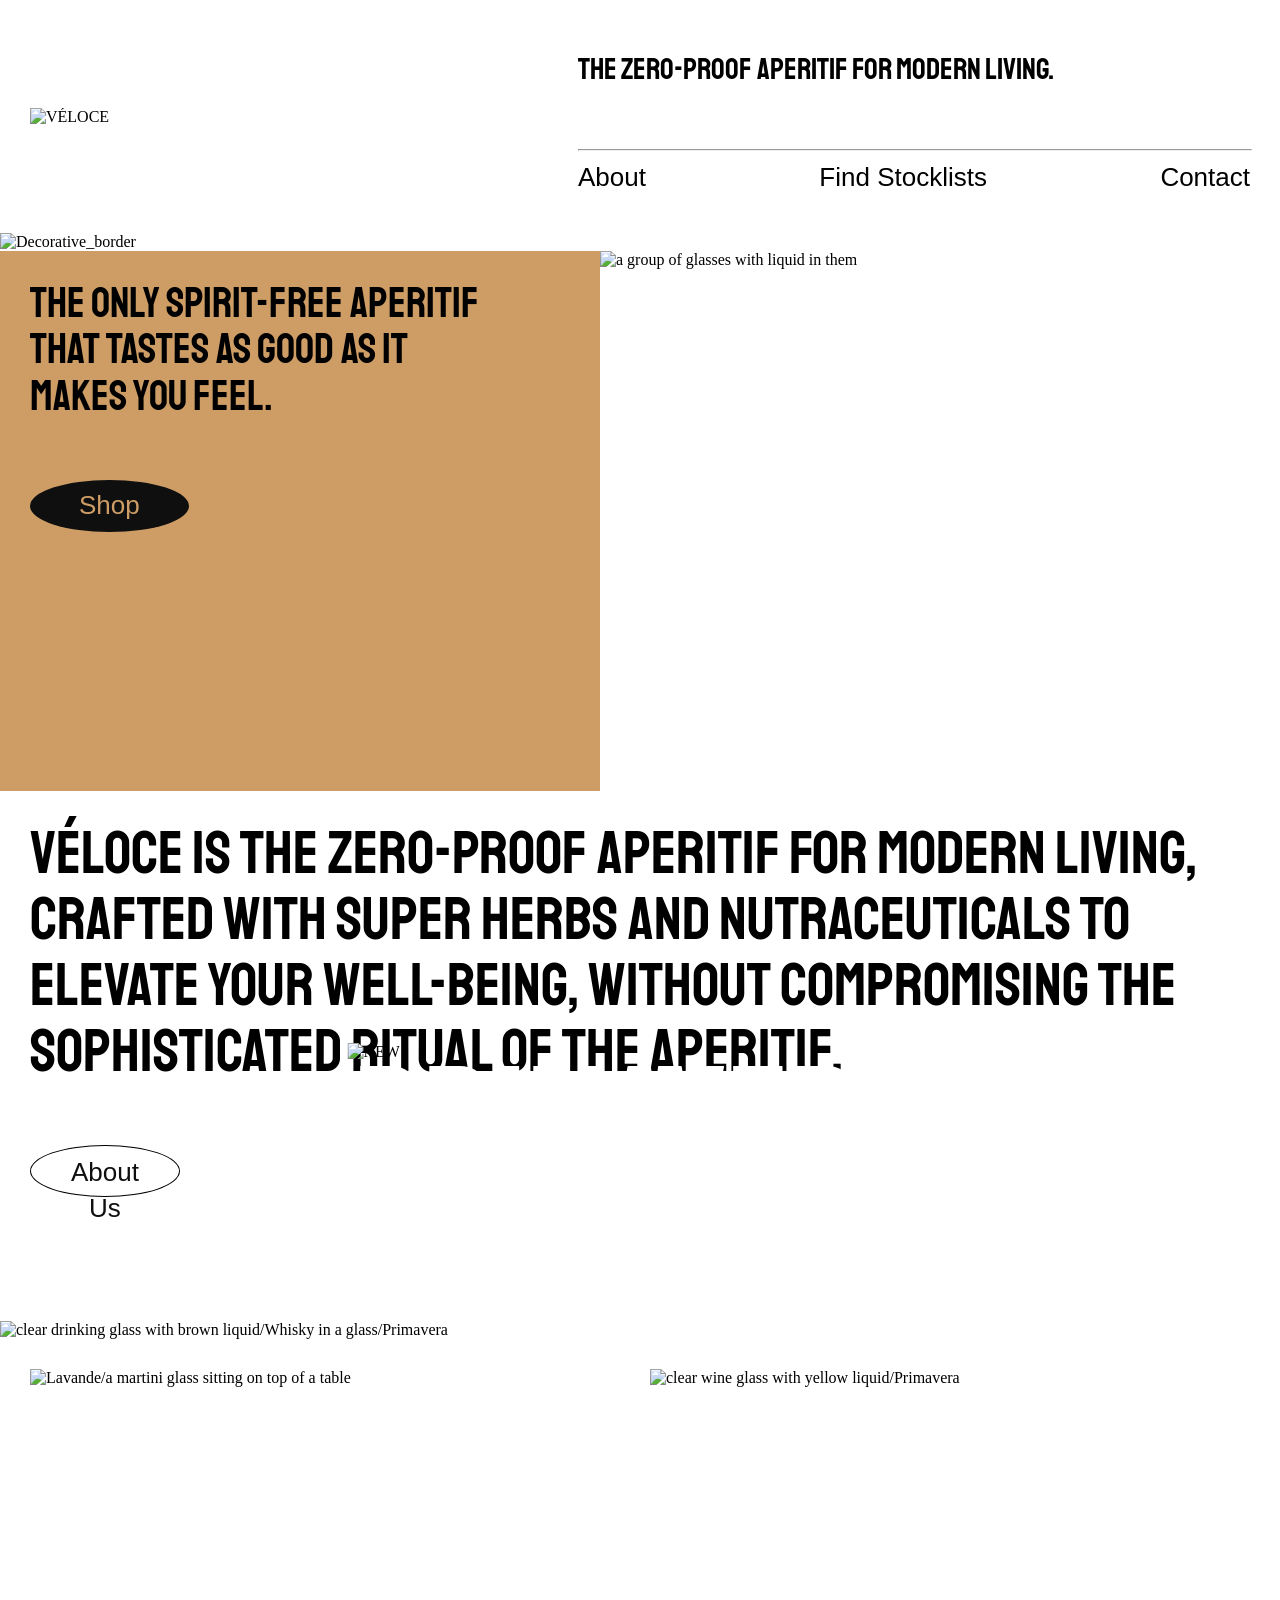
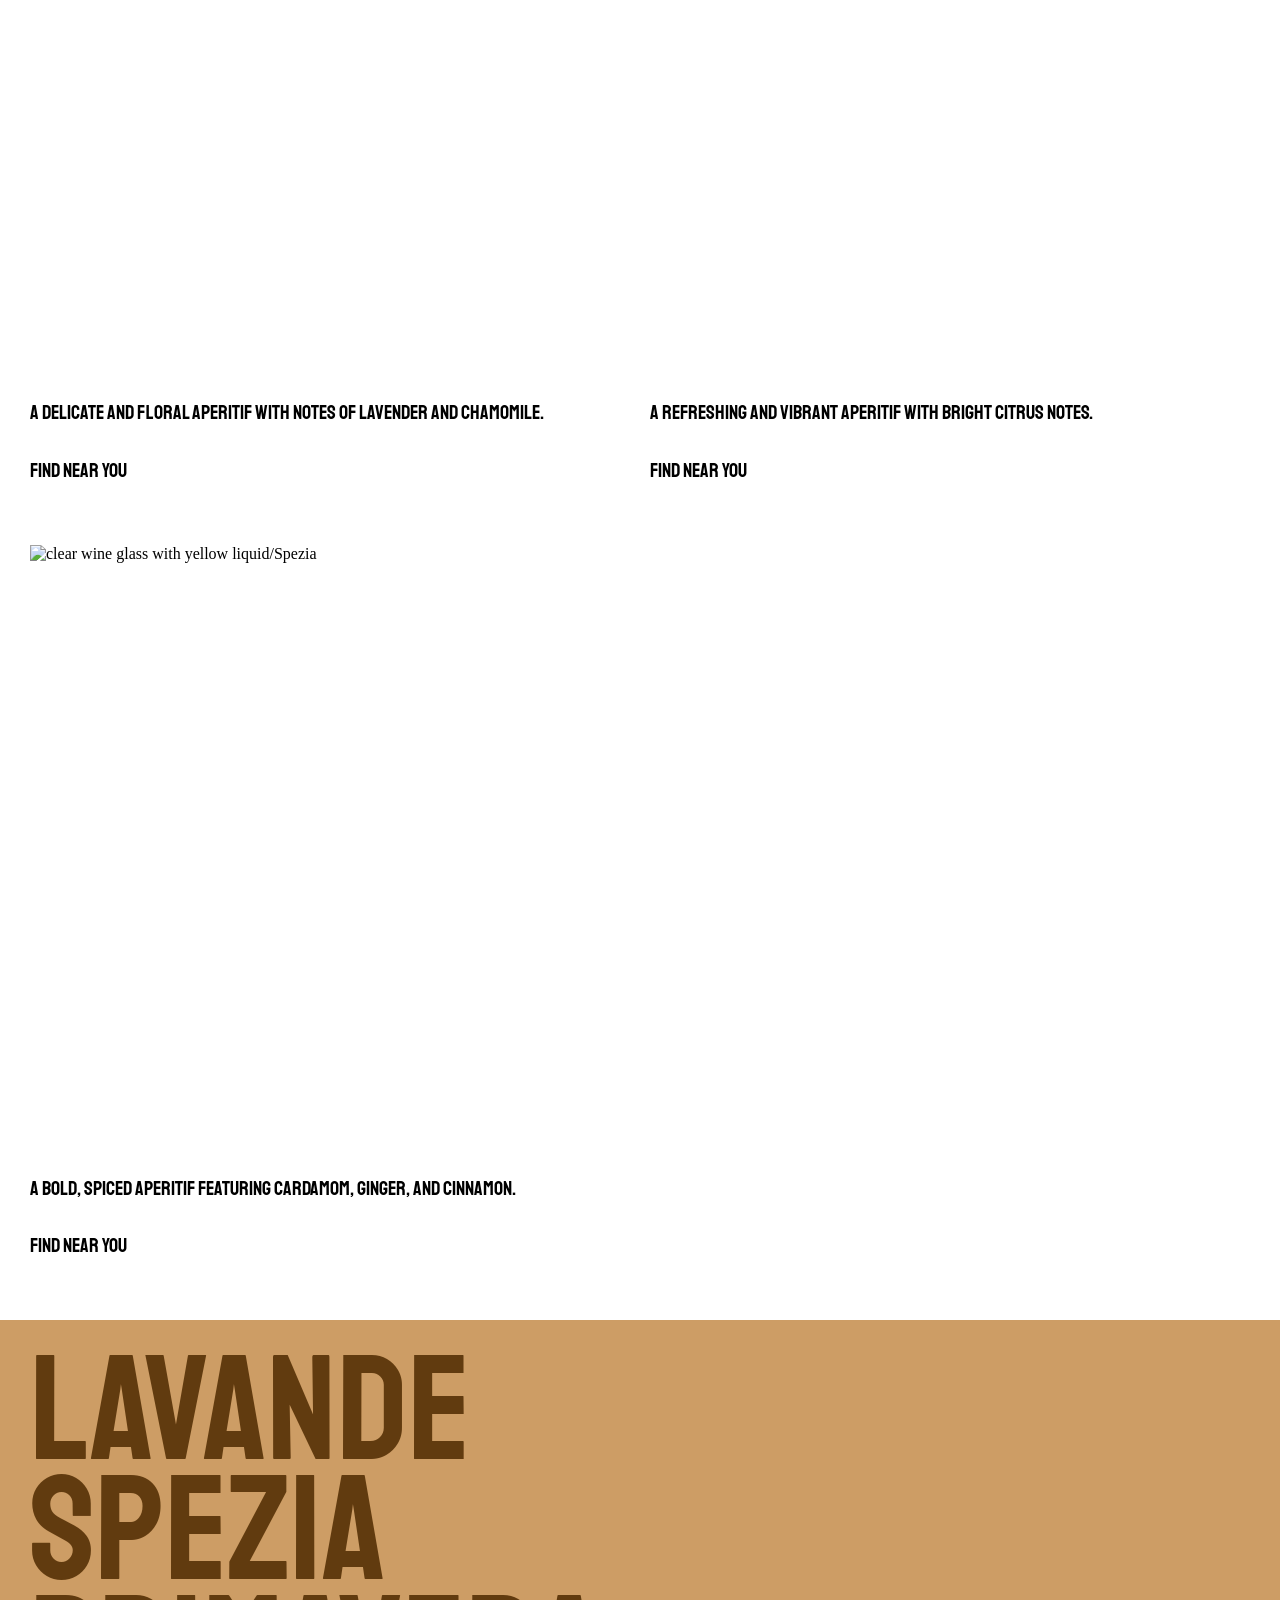
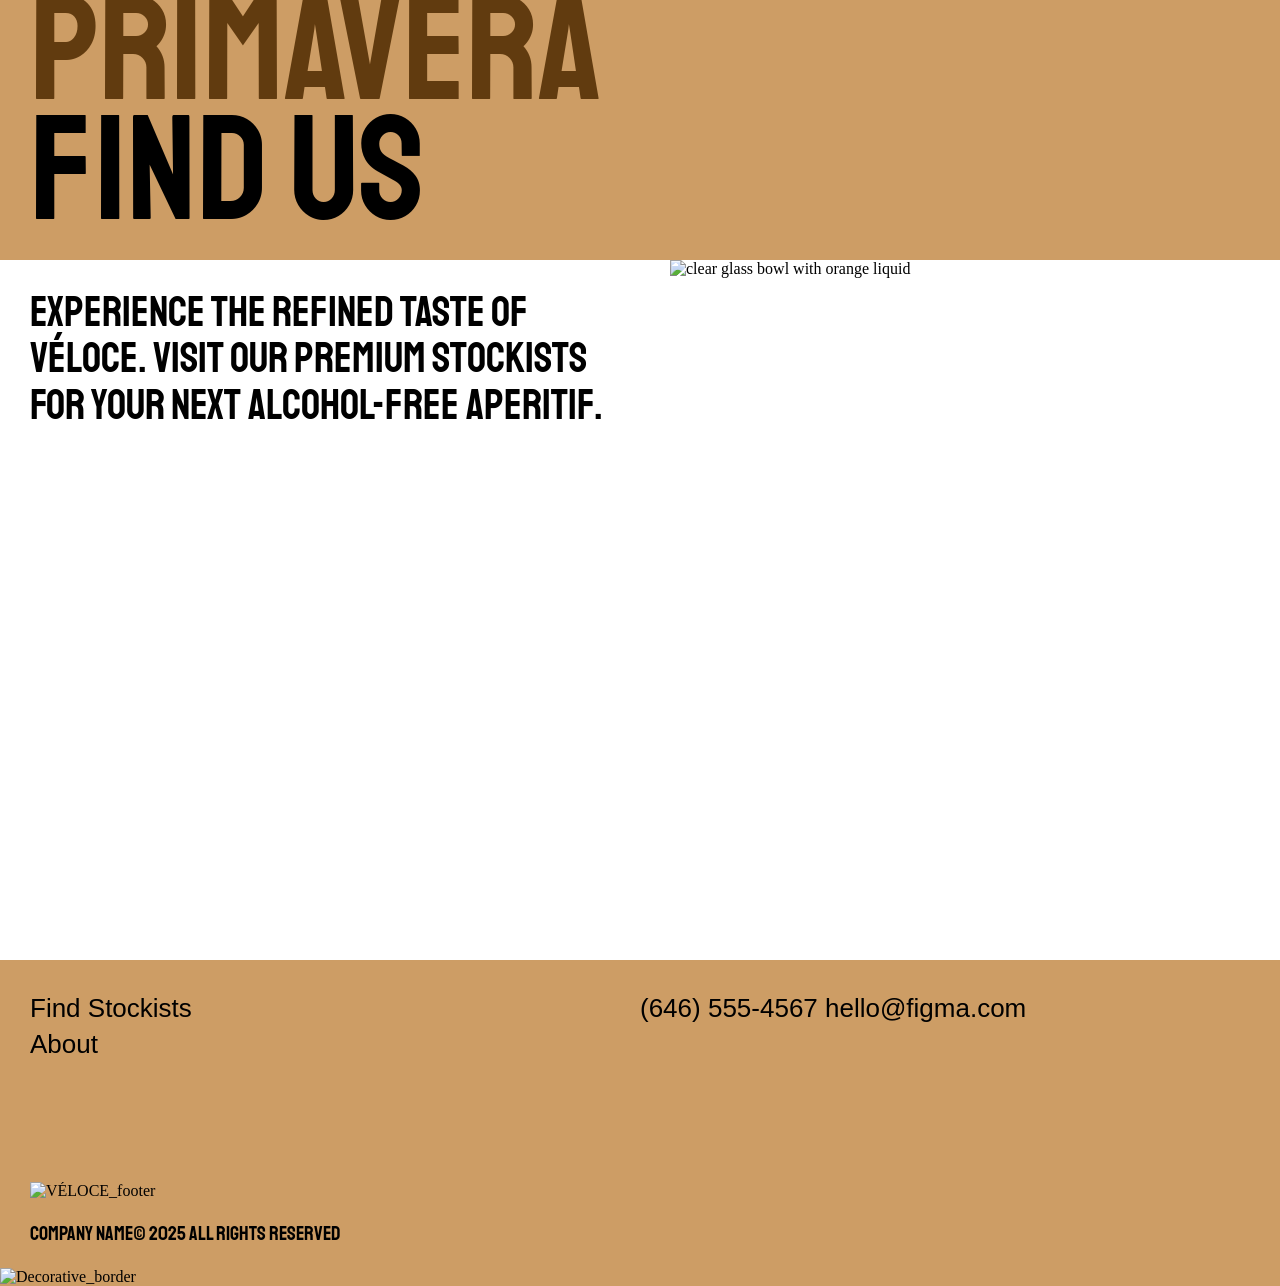
==== index.html @ 199c9666 "Fix link CSS" ====
<!DOCTYPE html>
<html lang="en">
<head>
    <meta charset="UTF-8">
    <meta name="viewport" content="width=device-width, initial-scale=1.0">
    <title>VÉLOCE</title>
    <link rel='stylesheet' href="../CSS_global/global.css">
    <link rel='stylesheet' href='./style.css'>
    <script src='./script.js'></script>
    <link rel="preconnect" href="https://fonts.googleapis.com">
    <link rel="preconnect" href="https://fonts.gstatic.com" crossorigin>
    <link href="https://fonts.googleapis.com/css2?family=Staatliches&display=swap" rel="stylesheet">
</head>
<body> 
    <nav id='nav_home'>
        <img src="./Logo/Nav/Wordmark.svg" alt='VÉLOCE' id="logo_home_desktop">
        <aside id='nav_home_aside'>
            <h4>The ZERO-PROOF aperitif for modern living.</h4>
            <hr>
            <div id="nav_home_button">
                <a href='./About/index.html' class="link">About</a>
                <p class="link">Find Stocklists</p>
                <a href='./Find_us/index.html' class="link">Contact</a>
            </div>
        </aside>
    </nav>
    <img src="./Image/Decorative border.svg" alt="Decorative_border" class='Decorative_border'>
    <main>
        <div id="homepage_intro">
            <div class='row_font'>
                <h3 class="box_homepage_left">The only SPIRIT-FREE aperitif <br>
                    that tastes as good as it <br>
                    makes you feel.</h3>
                <button class='link button_dark_color'>Shop now</button>
            </div>
            <img src='./Image/kelsey-curtis-z473Srrjkis-unsplash.jpg' alt='a group of glasses with liquid in them' class="image_homepage_right">
        </div>
        <div id="homepage_abtUs">
            <h2 class="box_homepage_abtUs">Véloce is the ZERO-PROOF aperitif for modern living, crafted with super herbs and nutraceuticals to elevate your well-being, without compromising the sophisticated ritual of the aperitif.</h2>
            <a href='./About/index.html'>
                <button class="link button_light_color">About Us</button>
            </a>
        </div>
        <div id='container_homepage_introWine'>
            <img src='./Image/maxim-hopman-NLCKduPjJqo-unsplash.jpg' alt='clear drinking glass with brown liquid/Whisky in a glass/Primavera' class='img_full_screen'>
            <div class='box_homepage_introWine'>
                <img src='./Image/Vector.svg' alt='NEW'>
                <h1>Primavera</h1>
                <h4>A bold, spiced aperitif featuring cardamom, ginger, and cinnamon.</h4>
            </div>
        </div>
        <div id="homepage_product_grid">
            <div class="homepage_product">
                <div class="img_font_homepage_product">
                    <img src='./Image/ambitious-studio-rick-barrett-CQ3_ZblAJdg-unsplash.jpg' alt='Lavande/a martini glass sitting on top of a table' class="img_homepage_product" >
                    <h3>Lavande</h3>
                </div>
                <div class='box_font_homepage_product'>
                    <p class="padding_bottom_homepage_product">A delicate and floral aperitif with notes of lavender and chamomile.</p>
                    <p>Find near you</p>
                </div>
            </div>
            <div class="homepage_product">
                <div class="img_font_homepage_product">
                    <img src='./Image/ambitious-studio-rick-barrett-Hw7hK-kYA-Q-unsplash.jpg' alt='clear wine glass with yellow liquid/Primavera' class="img_homepage_product">
                    <h3>Primavera</h3>
                </div>
                <div class='box_font_homepage_product'>
                    <p class="padding_bottom_homepage_product">A refreshing and vibrant aperitif with bright citrus notes.</p>
                    <p>Find near you</p>
                </div>
            </div>
            <div class="homepage_product">
                <div class="img_font_homepage_product">
                    <img src='./Image/ambitious-studio-rick-barrett-UyF3Tal_KXw-unsplash.jpg' alt='clear wine glass with yellow liquid/Spezia' class="img_homepage_product">
                    <h3>Spezia</h3>
                </div>
                <div class='box_font_homepage_product'>
                    <p class="padding_bottom_homepage_product">A bold, spiced aperitif featuring cardamom, ginger, and cinnamon.</p>
                    <p>Find near you</p>
                </div>
            </div>
        </div>
        <h1 class="cocktail">
            <span class="light_brown_cocktail">Lavande<br></span>
            <span class="light_brown_cocktail">Spezia<br></span>
            <span class="light_brown_cocktail">Primavera<br></span>
            <span class="black_cocktail">Find us<br></span>
        </h1>
        <div id='homepage_quote'>
            <h3>Experience the refined taste of Véloce. Visit our premium stockists for your next alcohol-free aperitif.</h3>
            <img src='./Image/matheus-frade-OJfH_H-DoDA-unsplash.jpg' alt='clear glass bowl with orange liquid'>
        </div>
    </main>
    <footer style="background-color: var(--lightBrown);">
        <div class="box_font_footer">
            <div class="box_font_left_footer">
                <p class="link">Find Stockists</p>
                <a href='./About/index.html' class="link">About</a>
            </div>
            <div class="box_font_right_footer">
                <a href="tel:(646) 555-4567" class="link">(646) 555-4567 </a>
                <a href="mailto: hello@figma.com" class="link">hello@figma.com</a>
            </div>
        </div>
        <img src="./Logo/Footer/Véloce.svg" alt='VÉLOCE_footer' id="logo_footer_desktop">
        <p>company name© 2025 All Rights Reserved</p>
        <img src='./Image/Decorative border.svg' alt="Decorative_border" class='Decorative_border'>
    </footer>
</body>
</html>
---- CSS_global/global.css ----
:root {
    --darkBrown: #613B0F;
    --blackButton: #0F0F0F;
    --white: #ffffff;
    --lightBrown: #CD9D65;
    --black: #000000;
}
body {
    margin: 0px;
    padding: 0px;
}
h1 {
    font-family: "Staatliches", sans-serif;
    font-weight: 400;
    font-size: 150px;
    font-style: normal;
    line-height: 80%;
    letter-spacing: 1%;
    padding: 0px;
    margin: 0px;
}
h2 {
    font-family: "Staatliches", sans-serif;
    font-weight: 400;
    font-size: 60px;
    font-style: normal;
    line-height: 110%;
    letter-spacing: 0%;
    padding: 0px;
    margin: 0px;
}
h3 {
    font-family: "Staatliches", sans-serif;
    font-weight: 400;
    font-size: 42px;
    font-style: normal;
    line-height: 110%;
    letter-spacing: 1%;
    padding: 0px;
    margin: 0px;
}
h4 {
    font-family: "Staatliches", sans-serif;
    font-weight: 400;
    font-size: 30px;
    font-style: normal;
    line-height: 130%;
    letter-spacing: 1%;
    padding: 0px;
    margin: 0px;
}
p {
    font-family: "Staatliches", sans-serif;
    font-weight: 400;
    font-size: 20px;
    font-style: normal;
    line-height: 139%;
    letter-spacing: 1%;
    padding: 0px;
    margin: 0px;
}
.link {
    font-family: "Jaro", sans-serif;
    font-optical-sizing: auto;
    font-weight: 400;
    font-size: 26px;
    font-style: normal;
    line-height: 139%;
    letter-spacing: -2%;
    text-decoration: none;
    color:black;
    padding: 0px;
    margin: 0px;
}
.caption {
    font-family: "Geist", sans-serif;
    font-optical-sizing: auto;
    font-size: 14px;
    font-style: bold;
    line-height: 110%;
    letter-spacing: -5%;
    padding: 0px;
    margin: 0px;
}
.caption_2 {
    font-family: "Staatliches", sans-serif;
    font-weight: 400;
    font-size: 28.8px;
    font-style: normal;
    line-height: 139%;
    letter-spacing: 1%;
    padding: 0px;
    margin: 0px;
}
.caption_3 {
    font-family: "Staatliches", sans-serif;
    font-weight: 400;
    font-size: 17.6px;
    font-style: normal;
    line-height: 139%;
    letter-spacing: 1%;
    padding: 0px;
    margin: 0px;
}
.caption_4 {
    font-family: "Geist", sans-serif;
    font-optical-sizing: auto;
    font-size: 27.5px;
    font-style: medium;
    line-height: 110%;
    letter-spacing: -5%;
    padding: 0px;
    margin: 0px;
}
.Decorative_border {
    width: 100%;
    margin: 0px;
    padding: 0px;
}
.img_full_screen {
    width: 100%;
    object-fit: cover;
}
.img_font_homepage_product {
    display: flex;
    position: relative; 
}
.img_homepage_product {
    object-fit: cover;
    width: 100%;
    aspect-ratio: 1 / 1 ;
}
div.img_font_homepage_product h3 {
   color: var(--white);
   position: absolute;
   top: 30px;
   left: 30px;
}
.box_font_homepage_product {
   padding: 30px 60px 0px 0px;
}
.padding_bottom_homepage_product {
    padding-bottom: 30px;
}
.light_brown_cocktail {
    color: var(--darkBrown);
}
footer {
    display: flex;
    flex-direction: column;
}
.box_font_footer {
    display: flex;
    flex-direction: row;
}
.box_font_left_footer {
    width: 50%;
    padding: 30px 0px 120px 30px;
}
.box_font_right_footer {
    width: 50%;
    padding: 30px 30px 120px 0px;
}
#logo_footer_desktop{
    width: 60%;
    height: auto;
}
footer img, footer p {
    padding-left: 30px;
    padding-bottom: 20px;
}
---- style.css ----
nav#nav_home {
    display: flex;
    margin: 30px;
    flex-direction: row;
    align-items:center;
}
img#logo_home_desktop {
    width: 40%;
    height: auto;
    padding-right: 30px;
}
aside#nav_home_aside {
    width: 40%;
    display: flex;
    flex-direction: column;
    justify-content: space-between;
    flex: 1;
    margin: 0px;
    padding-left: 30px;
}
nav#nav_home h4 {
    margin: 0px;
    padding-top: 20px;
}
nav#nav_home hr {
    width: 100%;
    margin: 60px 0px 0px 0px;
}
div#nav_home_button {
    display: flex;
    flex-direction: row;
    justify-content: space-between;
    padding: 8px 0px 8px 0px;
}
div#nav_home_button a, div#nav_home_button p {
    padding: 0px;
    margin: 0px;
}
#homepage_intro {
    display: flex;
    height: 540px;
}
div.row_font {
    width: 25%;
    display: flex;
    flex-direction: column;
    padding: 30px;
    margin: 0px;
    background-color: var(--lightBrown);
    width: 540px;
}
img.image_homepage_right{
    flex: 1;
    object-fit: cover;
}
.box_homepage_left {
    padding-bottom: 60px;
    margin: 0px;
}
.button_dark_color {
    width: 158.8px;
    height: 52.2px;
    border-radius: 50%;
    border: 0px;
    padding: 7.8px 26px 7.8px 26px;
    background-color: var(--blackButton);
    color: var(--lightBrown);
}
button.button_dark_color:hover {
    border: 1px solid var(--black);
    background-color: var(--lightBrown);
    color: var(--blackButton);
}
#homepage_abtUs {
    padding: 30px 30px 100px 30px;
    margin: 0px;
}
h2.box_homepage_abtUs {
    padding-bottom: 60px;
}
.button_light_color {
    width: 149.8px;
    height: 52.2px;
    border-radius: 50%;
    border: 1px solid var(--black);
    padding: 7.8px 26px 7.8px 26px;
    background-color: var(--white);
    color: var(--blackButton);
}
button.button_light_color:hover {
    border: 0px;
    background-color: var(--blackButton);
    color: var(--white);
}
#container_homepage_introWine {
    display: flex;
    flex-direction: column;
    position: relative;
}
.box_homepage_introWine {
    position: absolute;
    bottom: 80px;
    left: 50%;
    transform: translate(-50%);
    width: 585px;
}
h1, div.box_homepage_introWine h4 {
    color: var(--white);
    text-align: center;
}
#homepage_product_grid {
    margin: 0px;
    display: grid;
    grid-template-columns: 1fr 1fr;
    gap: 60px 20px;
    padding: 30px;
}
    
.homepage_product {
    display: flex;
    flex-direction: column;
}
.cocktail {
    background-color: var(--lightBrown);
    padding: 30px;
    margin-top: 30px;
    text-align: left;
}
.black_cocktail {
    color: var(--black);
}
#homepage_quote {
    display: flex;
}
div#homepage_quote h3 {
    width: 50%;
    padding: 30px;
    height: 640px;
}
div#homepage_quote img {
    width: 50%;
    height: 640px;
    aspect-ratio: 1 / 1 ;
    object-fit: cover;
}
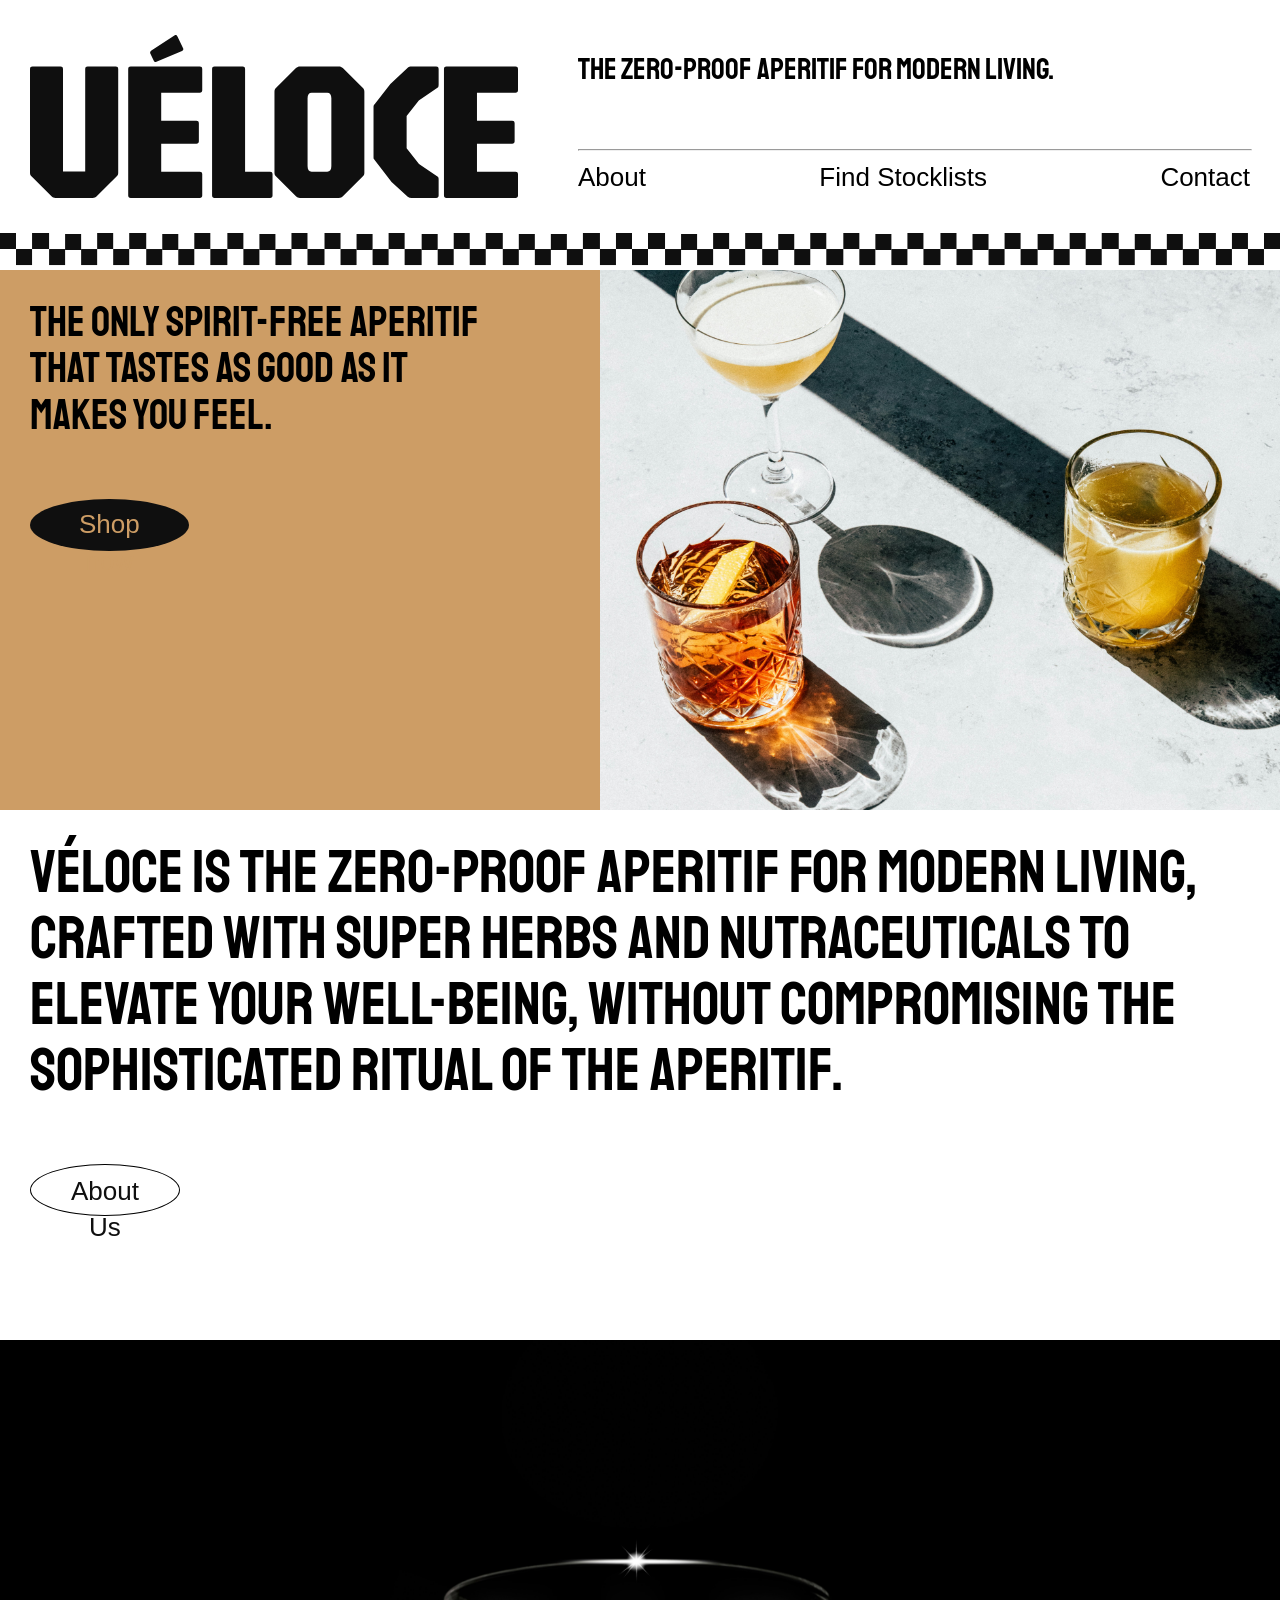
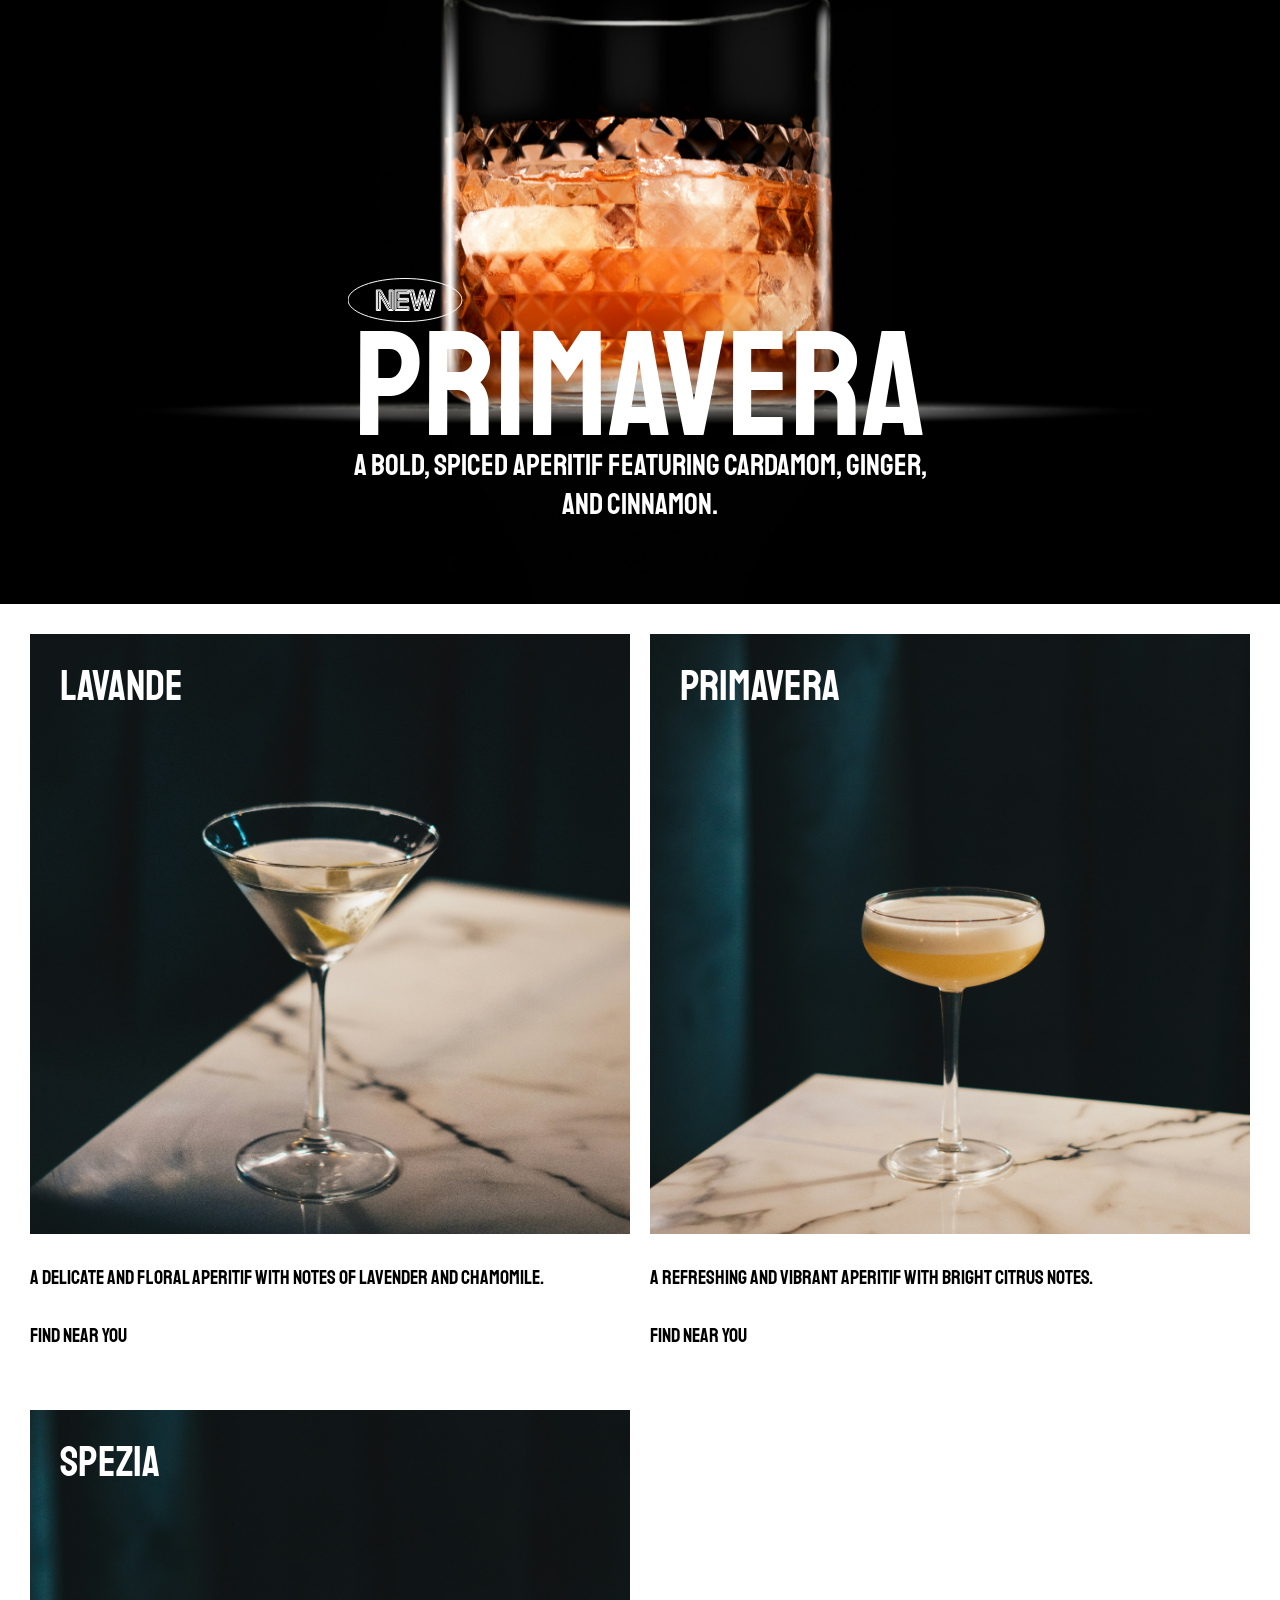
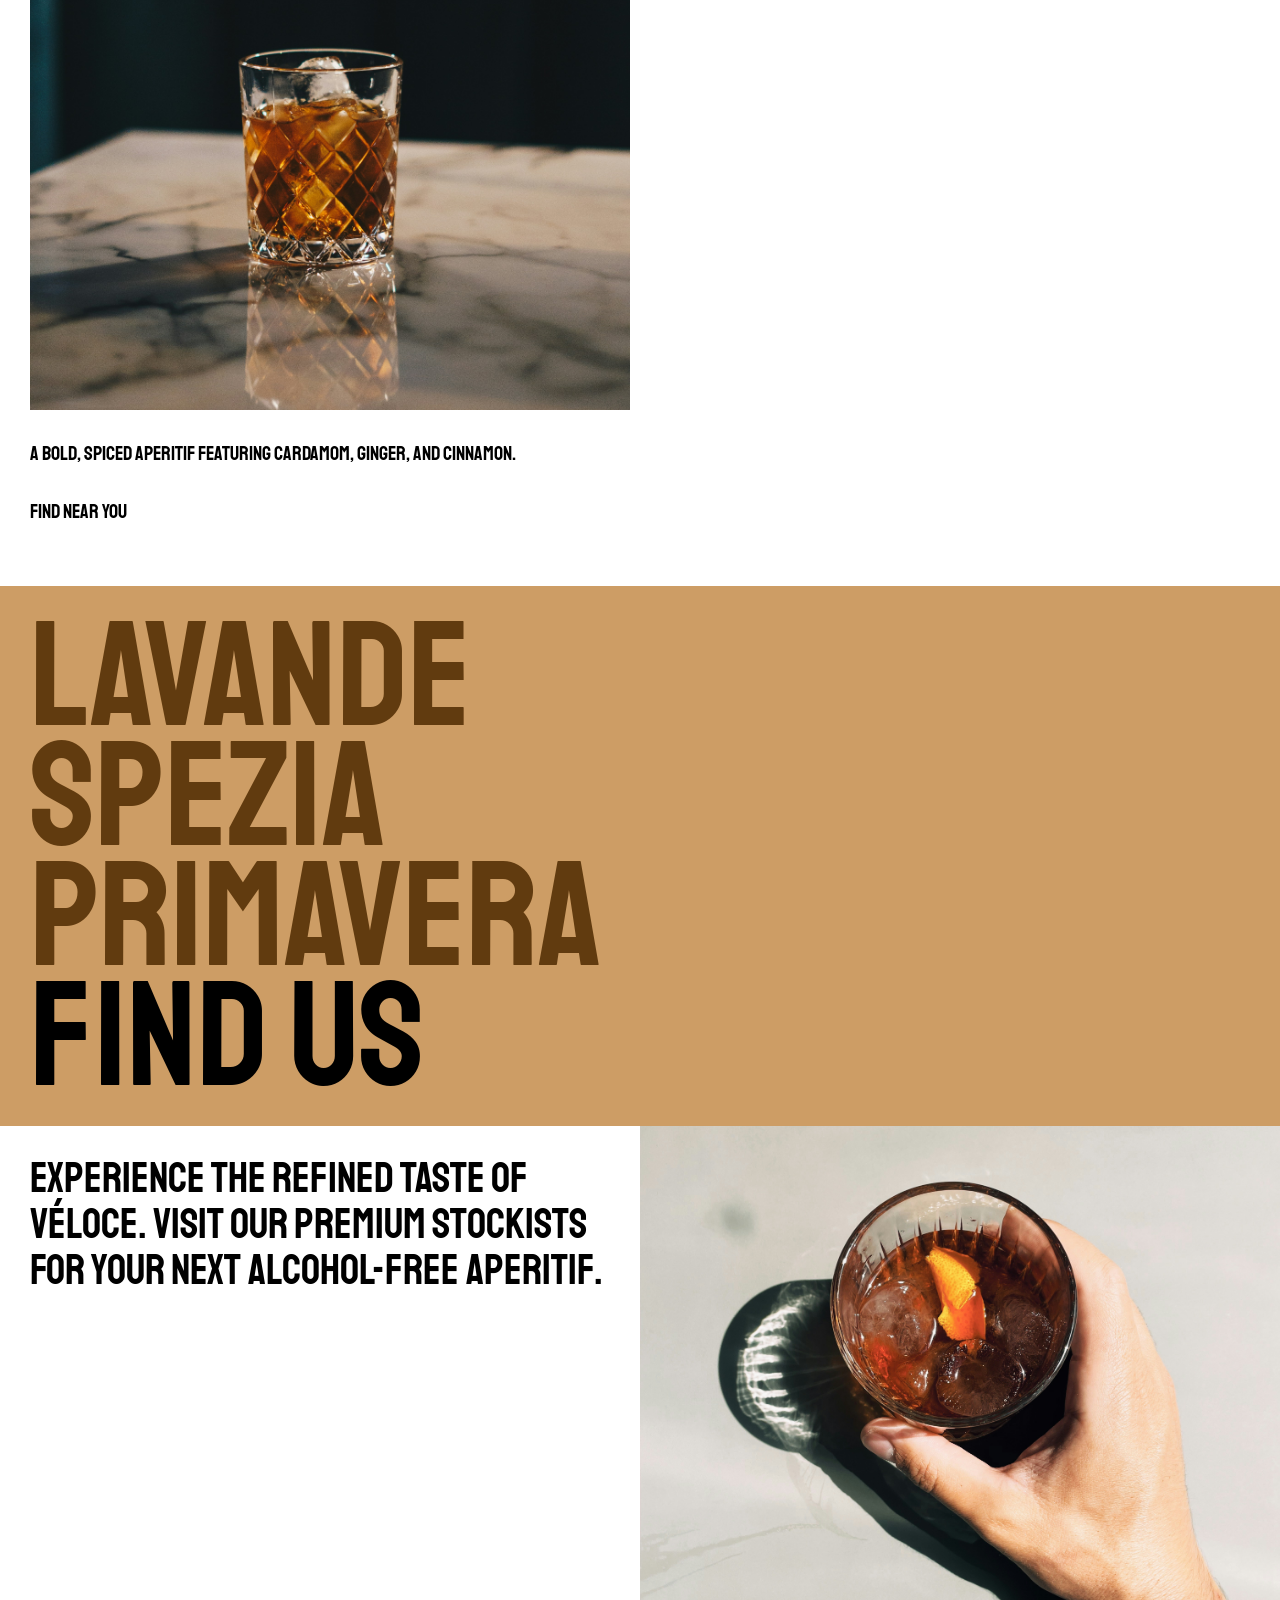
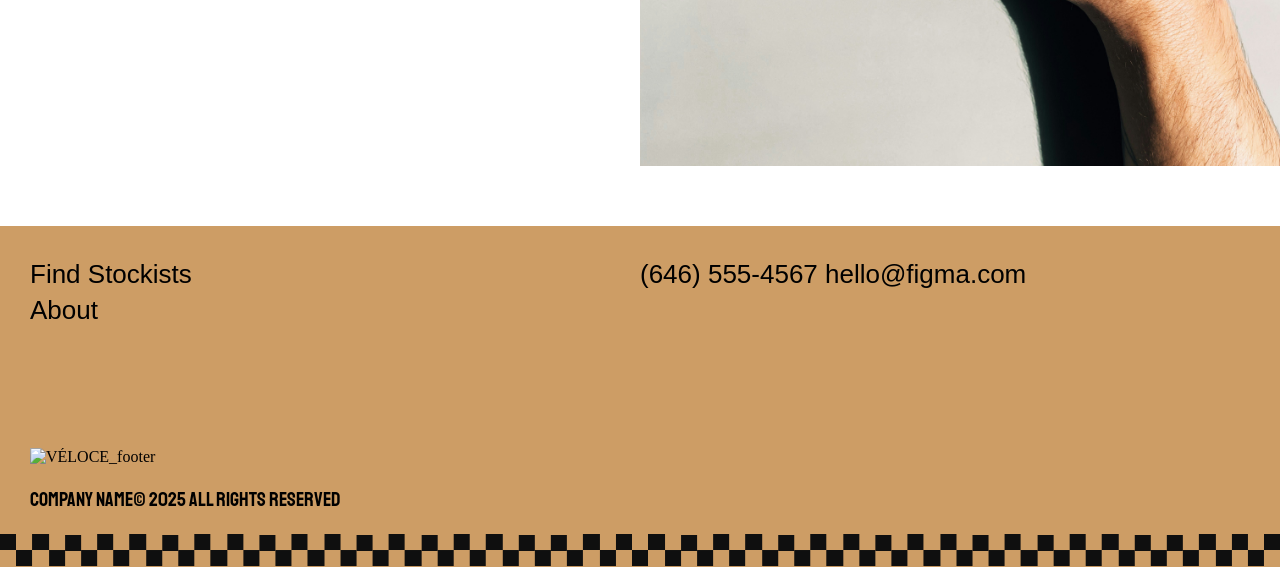
==== commit c4070ea9: "Correct src in img" ====
--- a/index.html
+++ b/index.html
@@ -4,7 +4,7 @@
     <meta charset="UTF-8">
     <meta name="viewport" content="width=device-width, initial-scale=1.0">
     <title>VÉLOCE</title>
-    <link rel='stylesheet' href="../CSS_global/global.css">
+    <link rel='stylesheet' href="./CSS_global/global.css">
     <link rel='stylesheet' href='./style.css'>
     <script src='./script.js'></script>
     <link rel="preconnect" href="https://fonts.googleapis.com">
@@ -13,7 +13,7 @@
 </head>
 <body> 
     <nav id='nav_home'>
-        <img src="./Logo/Nav/Wordmark.svg" alt='VÉLOCE' id="logo_home_desktop">
+        <img src="./Home/Logo/Nav/Wordmark.svg" alt='VÉLOCE' id="logo_home_desktop">
         <aside id='nav_home_aside'>
             <h4>The ZERO-PROOF aperitif for modern living.</h4>
             <hr>
@@ -24,7 +24,7 @@
             </div>
         </aside>
     </nav>
-    <img src="./Image/Decorative border.svg" alt="Decorative_border" class='Decorative_border'>
+    <img src="./Home/Image/Decorative border.svg" alt="Decorative_border" class='Decorative_border'>
     <main>
         <div id="homepage_intro">
             <div class='row_font'>
@@ -33,7 +33,7 @@
                     makes you feel.</h3>
                 <button class='link button_dark_color'>Shop now</button>
             </div>
-            <img src='./Image/kelsey-curtis-z473Srrjkis-unsplash.jpg' alt='a group of glasses with liquid in them' class="image_homepage_right">
+            <img src='./Home/Image/kelsey-curtis-z473Srrjkis-unsplash.jpg' alt='a group of glasses with liquid in them' class="image_homepage_right">
         </div>
         <div id="homepage_abtUs">
             <h2 class="box_homepage_abtUs">Véloce is the ZERO-PROOF aperitif for modern living, crafted with super herbs and nutraceuticals to elevate your well-being, without compromising the sophisticated ritual of the aperitif.</h2>
@@ -42,9 +42,9 @@
             </a>
         </div>
         <div id='container_homepage_introWine'>
-            <img src='./Image/maxim-hopman-NLCKduPjJqo-unsplash.jpg' alt='clear drinking glass with brown liquid/Whisky in a glass/Primavera' class='img_full_screen'>
+            <img src='./Home/Image/maxim-hopman-NLCKduPjJqo-unsplash.jpg' alt='clear drinking glass with brown liquid/Whisky in a glass/Primavera' class='img_full_screen'>
             <div class='box_homepage_introWine'>
-                <img src='./Image/Vector.svg' alt='NEW'>
+                <img src='./Home/Image/Vector.svg' alt='NEW'>
                 <h1>Primavera</h1>
                 <h4>A bold, spiced aperitif featuring cardamom, ginger, and cinnamon.</h4>
             </div>
@@ -52,7 +52,7 @@
         <div id="homepage_product_grid">
             <div class="homepage_product">
                 <div class="img_font_homepage_product">
-                    <img src='./Image/ambitious-studio-rick-barrett-CQ3_ZblAJdg-unsplash.jpg' alt='Lavande/a martini glass sitting on top of a table' class="img_homepage_product" >
+                    <img src='./Home/Image/ambitious-studio-rick-barrett-CQ3_ZblAJdg-unsplash.jpg' alt='Lavande/a martini glass sitting on top of a table' class="img_homepage_product" >
                     <h3>Lavande</h3>
                 </div>
                 <div class='box_font_homepage_product'>
@@ -62,7 +62,7 @@
             </div>
             <div class="homepage_product">
                 <div class="img_font_homepage_product">
-                    <img src='./Image/ambitious-studio-rick-barrett-Hw7hK-kYA-Q-unsplash.jpg' alt='clear wine glass with yellow liquid/Primavera' class="img_homepage_product">
+                    <img src='./Home/Image/ambitious-studio-rick-barrett-Hw7hK-kYA-Q-unsplash.jpg' alt='clear wine glass with yellow liquid/Primavera' class="img_homepage_product">
                     <h3>Primavera</h3>
                 </div>
                 <div class='box_font_homepage_product'>
@@ -72,7 +72,7 @@
             </div>
             <div class="homepage_product">
                 <div class="img_font_homepage_product">
-                    <img src='./Image/ambitious-studio-rick-barrett-UyF3Tal_KXw-unsplash.jpg' alt='clear wine glass with yellow liquid/Spezia' class="img_homepage_product">
+                    <img src='./Home/Image/ambitious-studio-rick-barrett-UyF3Tal_KXw-unsplash.jpg' alt='clear wine glass with yellow liquid/Spezia' class="img_homepage_product">
                     <h3>Spezia</h3>
                 </div>
                 <div class='box_font_homepage_product'>
@@ -89,7 +89,7 @@
         </h1>
         <div id='homepage_quote'>
             <h3>Experience the refined taste of Véloce. Visit our premium stockists for your next alcohol-free aperitif.</h3>
-            <img src='./Image/matheus-frade-OJfH_H-DoDA-unsplash.jpg' alt='clear glass bowl with orange liquid'>
+            <img src='./Home/Image/matheus-frade-OJfH_H-DoDA-unsplash.jpg' alt='clear glass bowl with orange liquid'>
         </div>
     </main>
     <footer style="background-color: var(--lightBrown);">
@@ -103,9 +103,9 @@
                 <a href="mailto: hello@figma.com" class="link">hello@figma.com</a>
             </div>
         </div>
-        <img src="./Logo/Footer/Véloce.svg" alt='VÉLOCE_footer' id="logo_footer_desktop">
+        <img src="./Home/Logo/Footer/Véloce.svg" alt='VÉLOCE_footer' id="logo_footer_desktop">
         <p>company name© 2025 All Rights Reserved</p>
-        <img src='./Image/Decorative border.svg' alt="Decorative_border" class='Decorative_border'>
+        <img src='./Home/Image/Decorative border.svg' alt="Decorative_border" class='Decorative_border'>
     </footer>
 </body>
 </html>
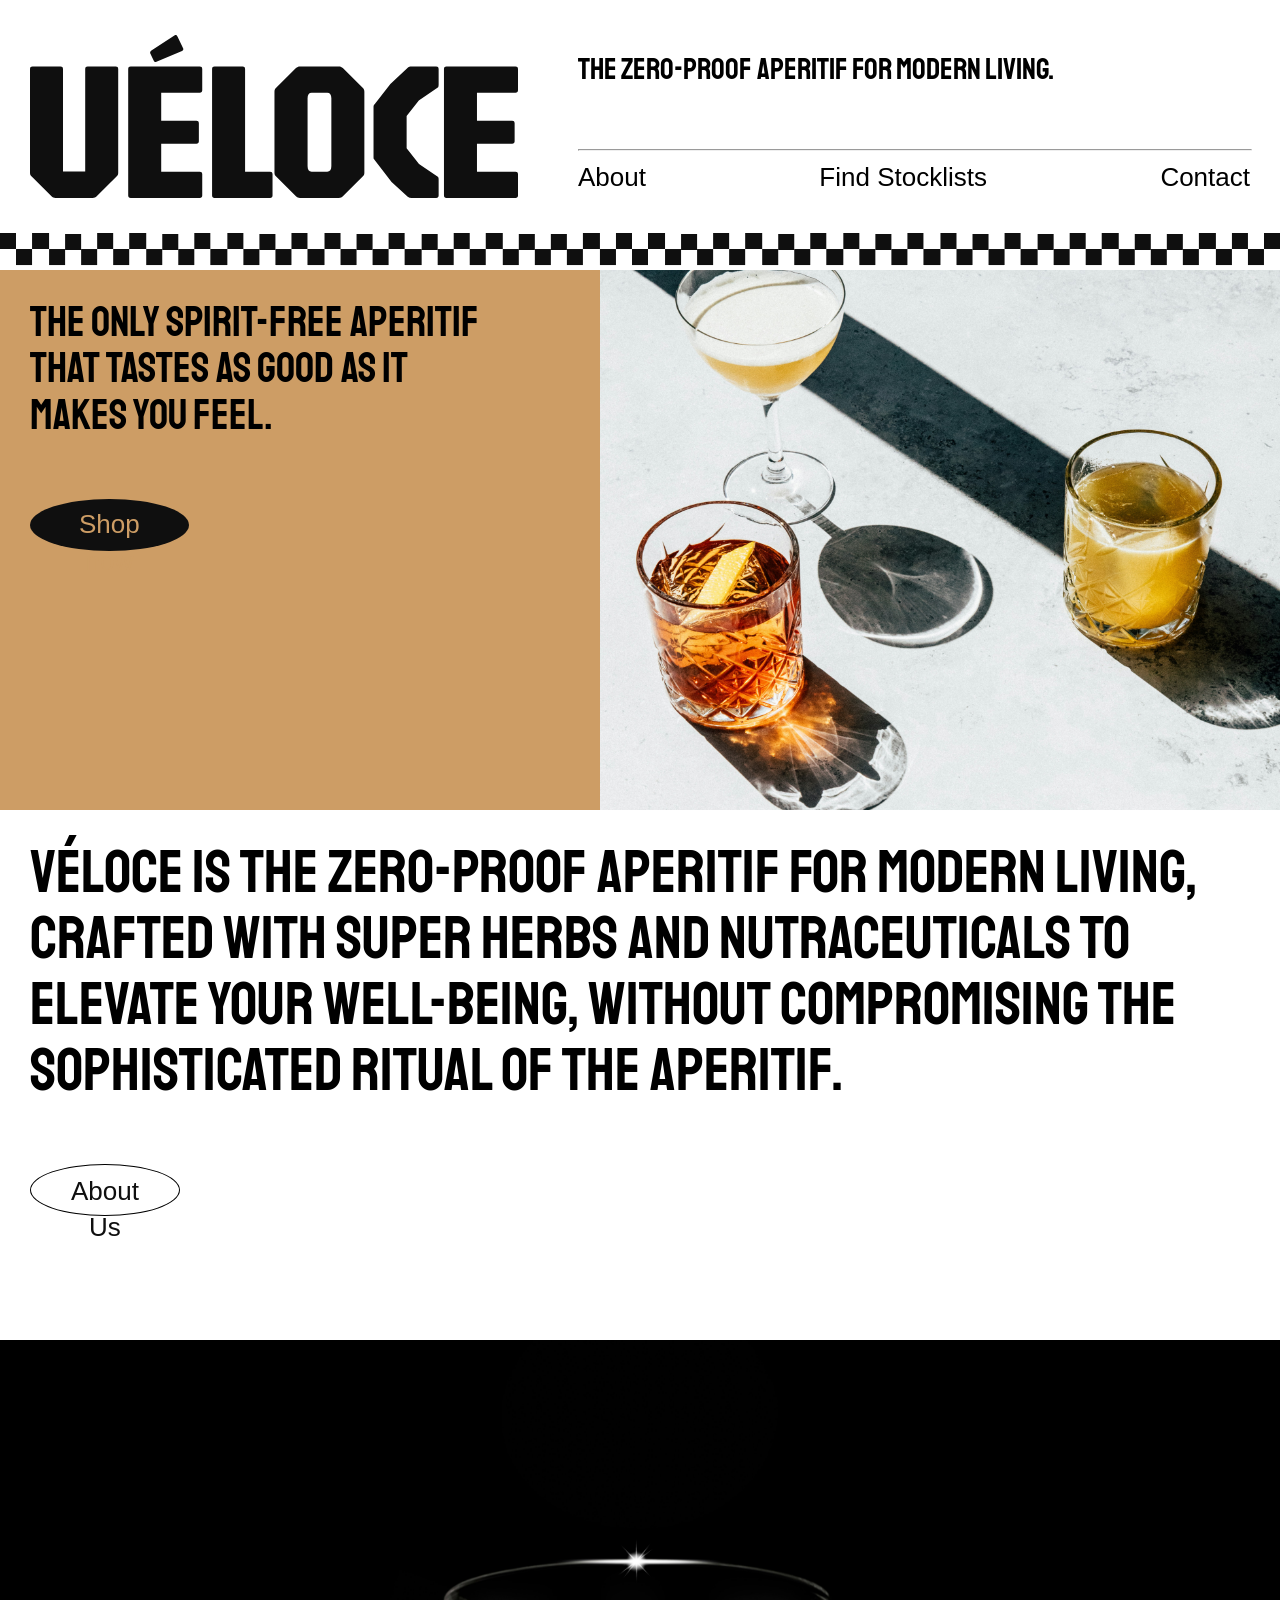
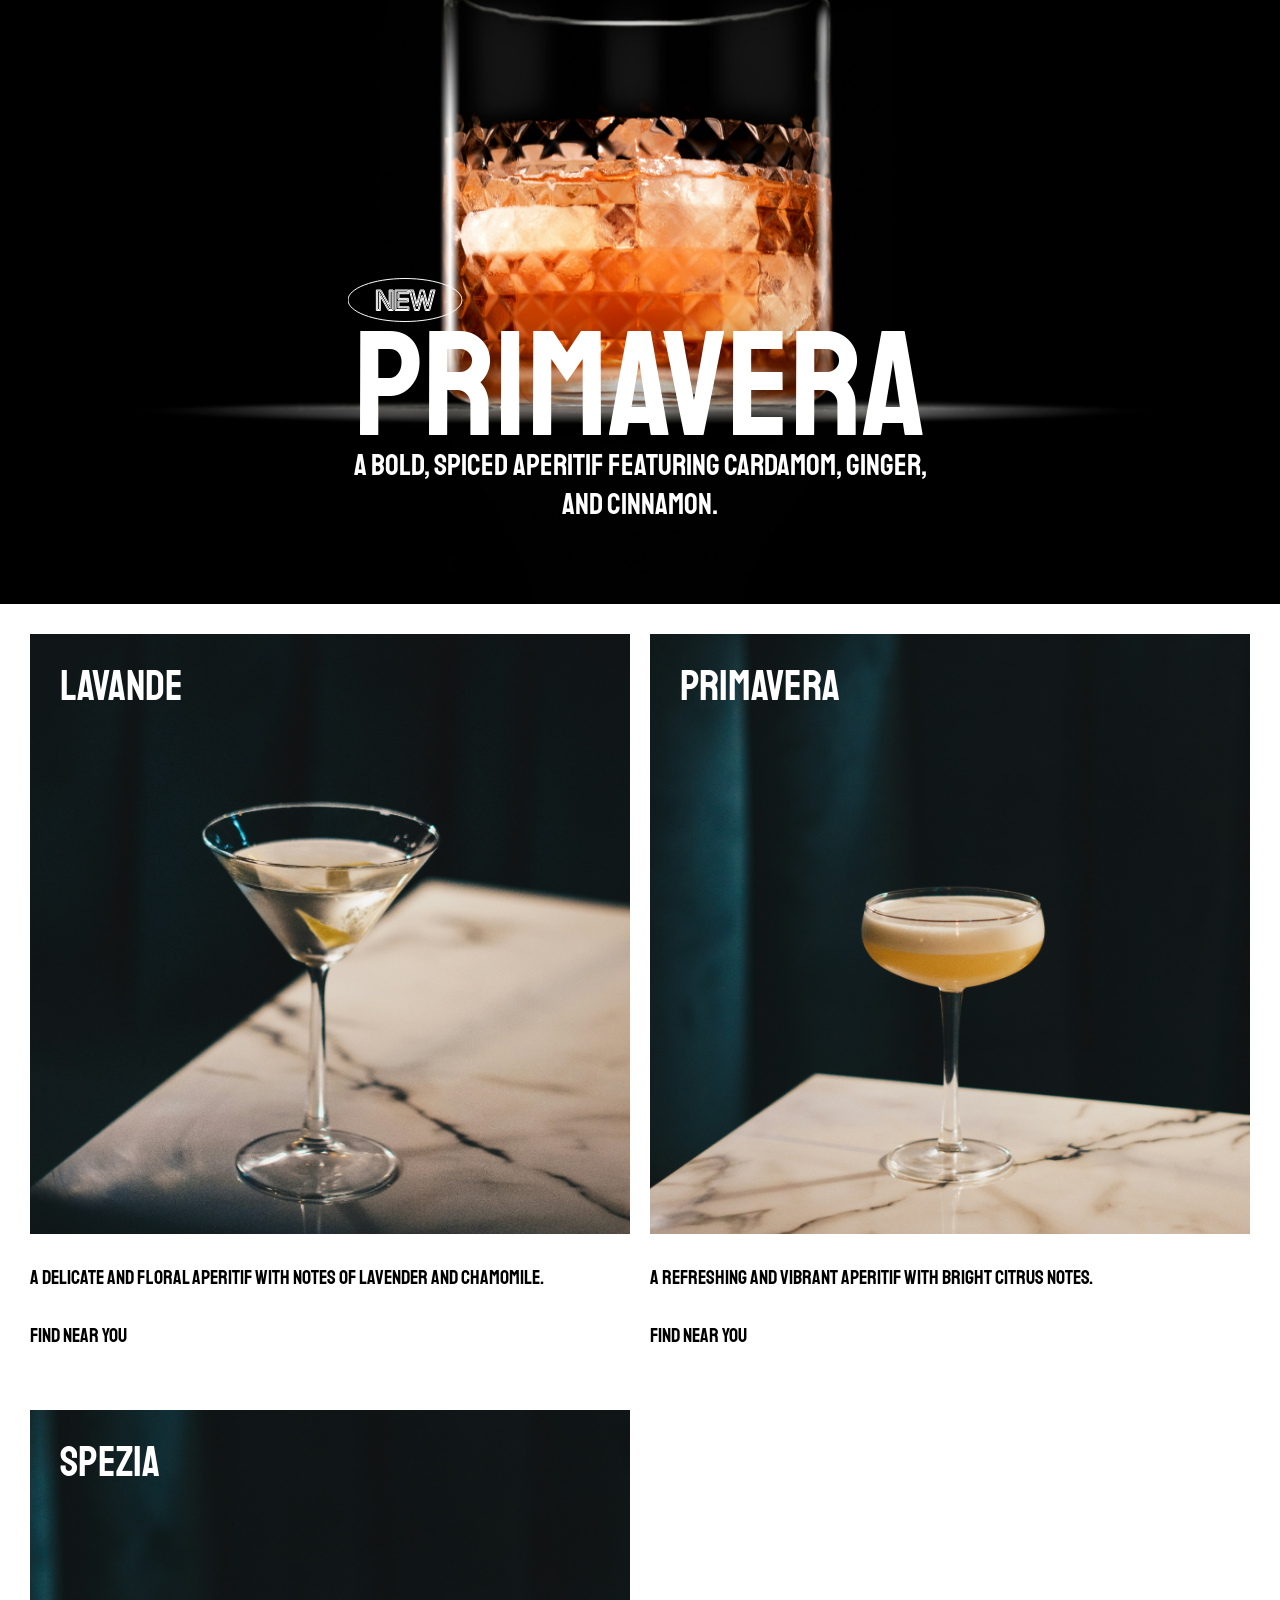
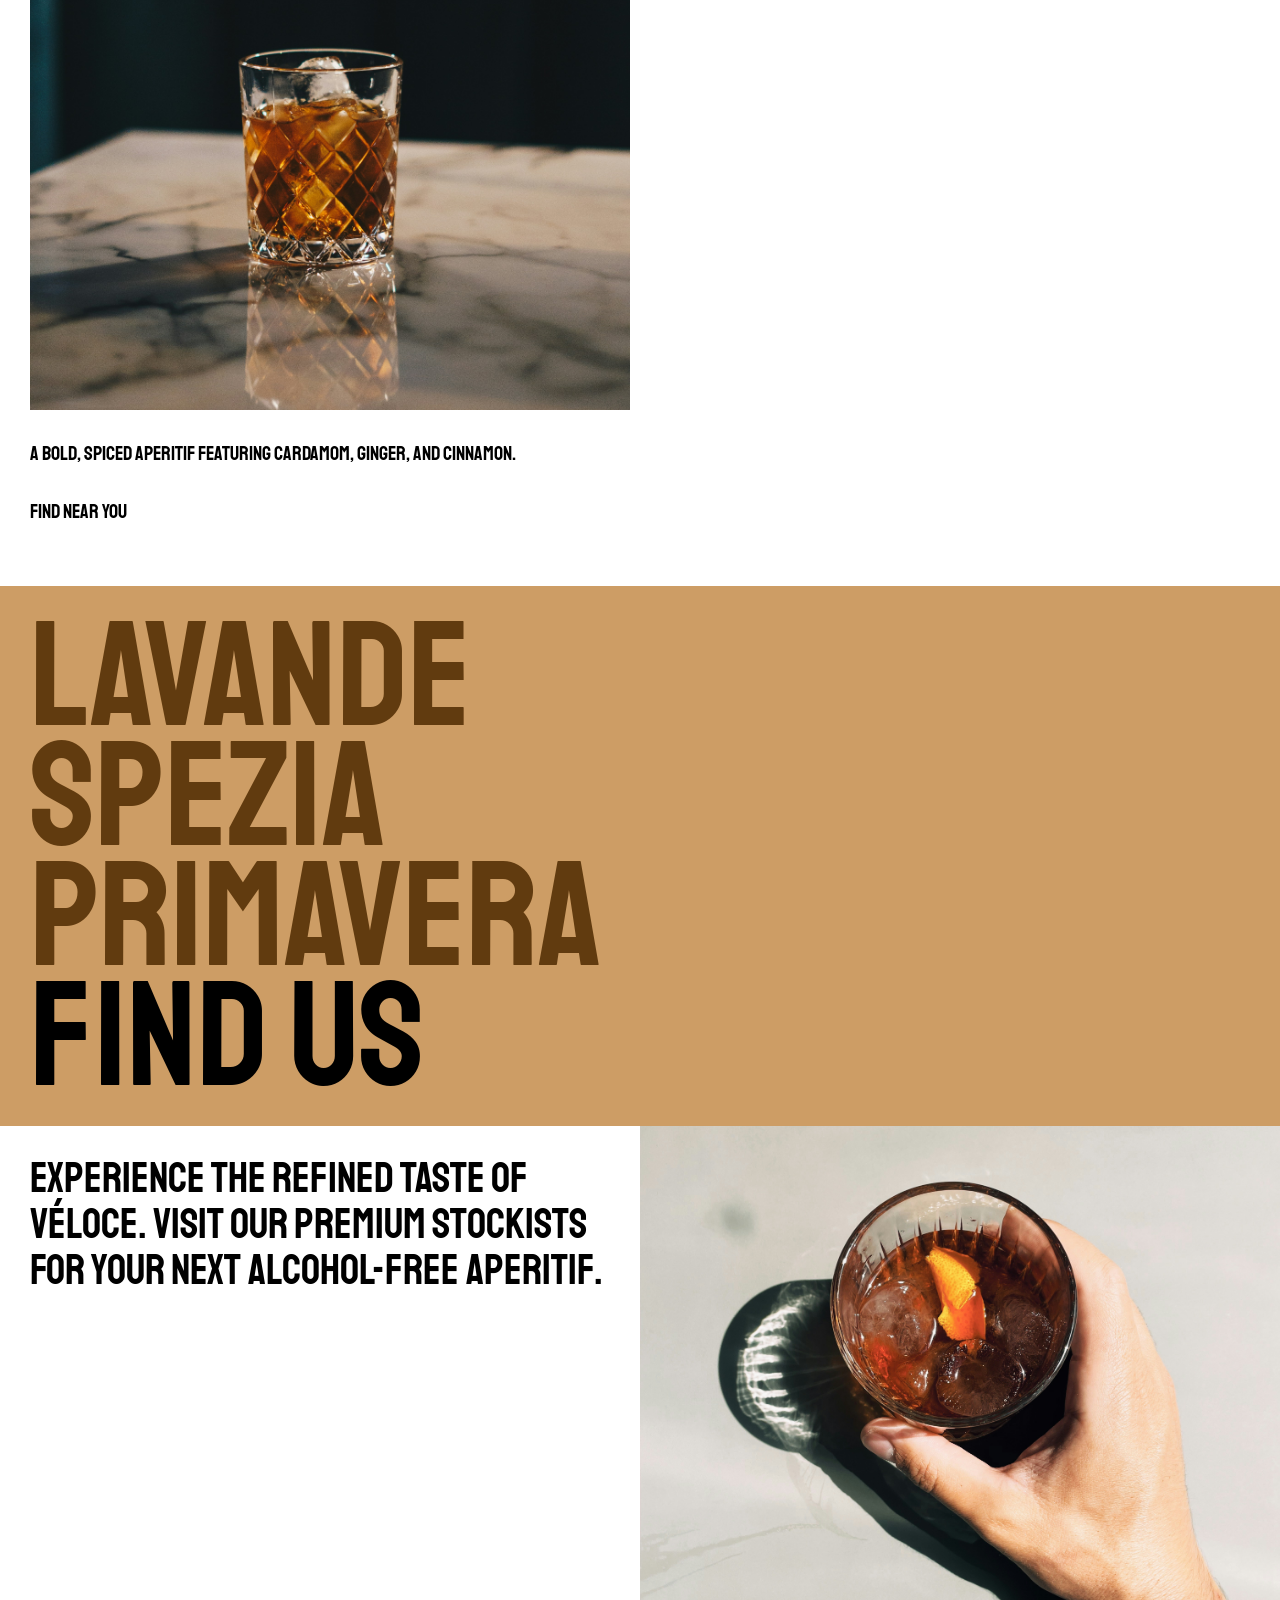
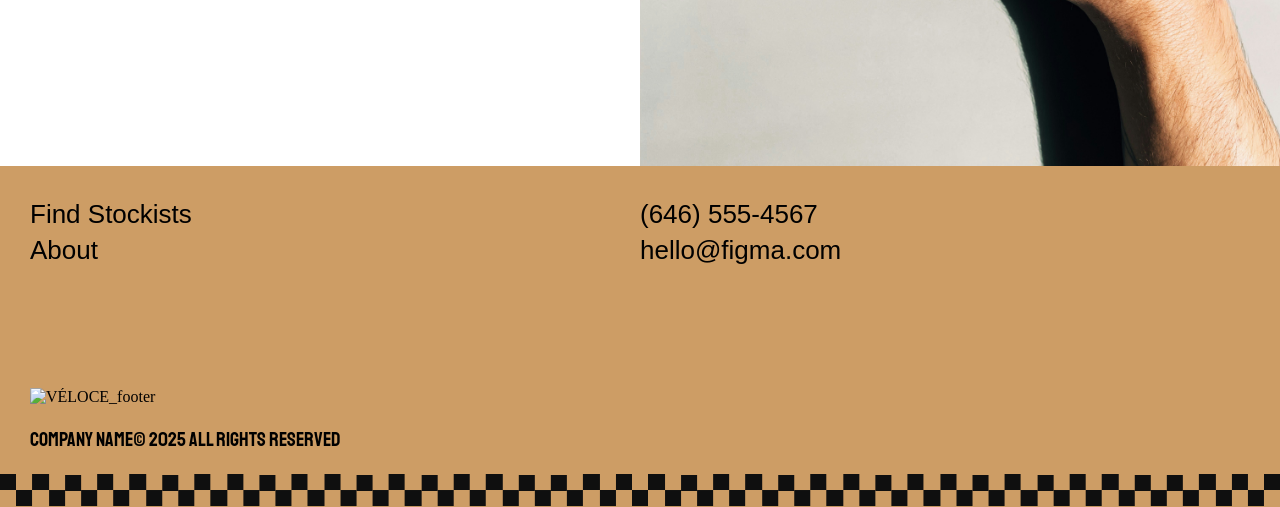
==== commit 86178ddc: "Fix index and style" ====
--- a/index.html
+++ b/index.html
@@ -99,7 +99,7 @@
                 <a href='./About/index.html' class="link">About</a>
             </div>
             <div class="box_font_right_footer">
-                <a href="tel:(646) 555-4567" class="link">(646) 555-4567 </a>
+                <a href="tel:(646) 555-4567" class="link">(646) 555-4567 </a> <br>
                 <a href="mailto: hello@figma.com" class="link">hello@figma.com</a>
             </div>
         </div>
--- a/style.css
+++ b/style.css
@@ -134,8 +134,7 @@
 }
 div#homepage_quote h3 {
     width: 50%;
-    padding: 30px;
-    height: 640px;
+    padding: 30px 30px 0px 30px;
 }
 div#homepage_quote img {
     width: 50%;
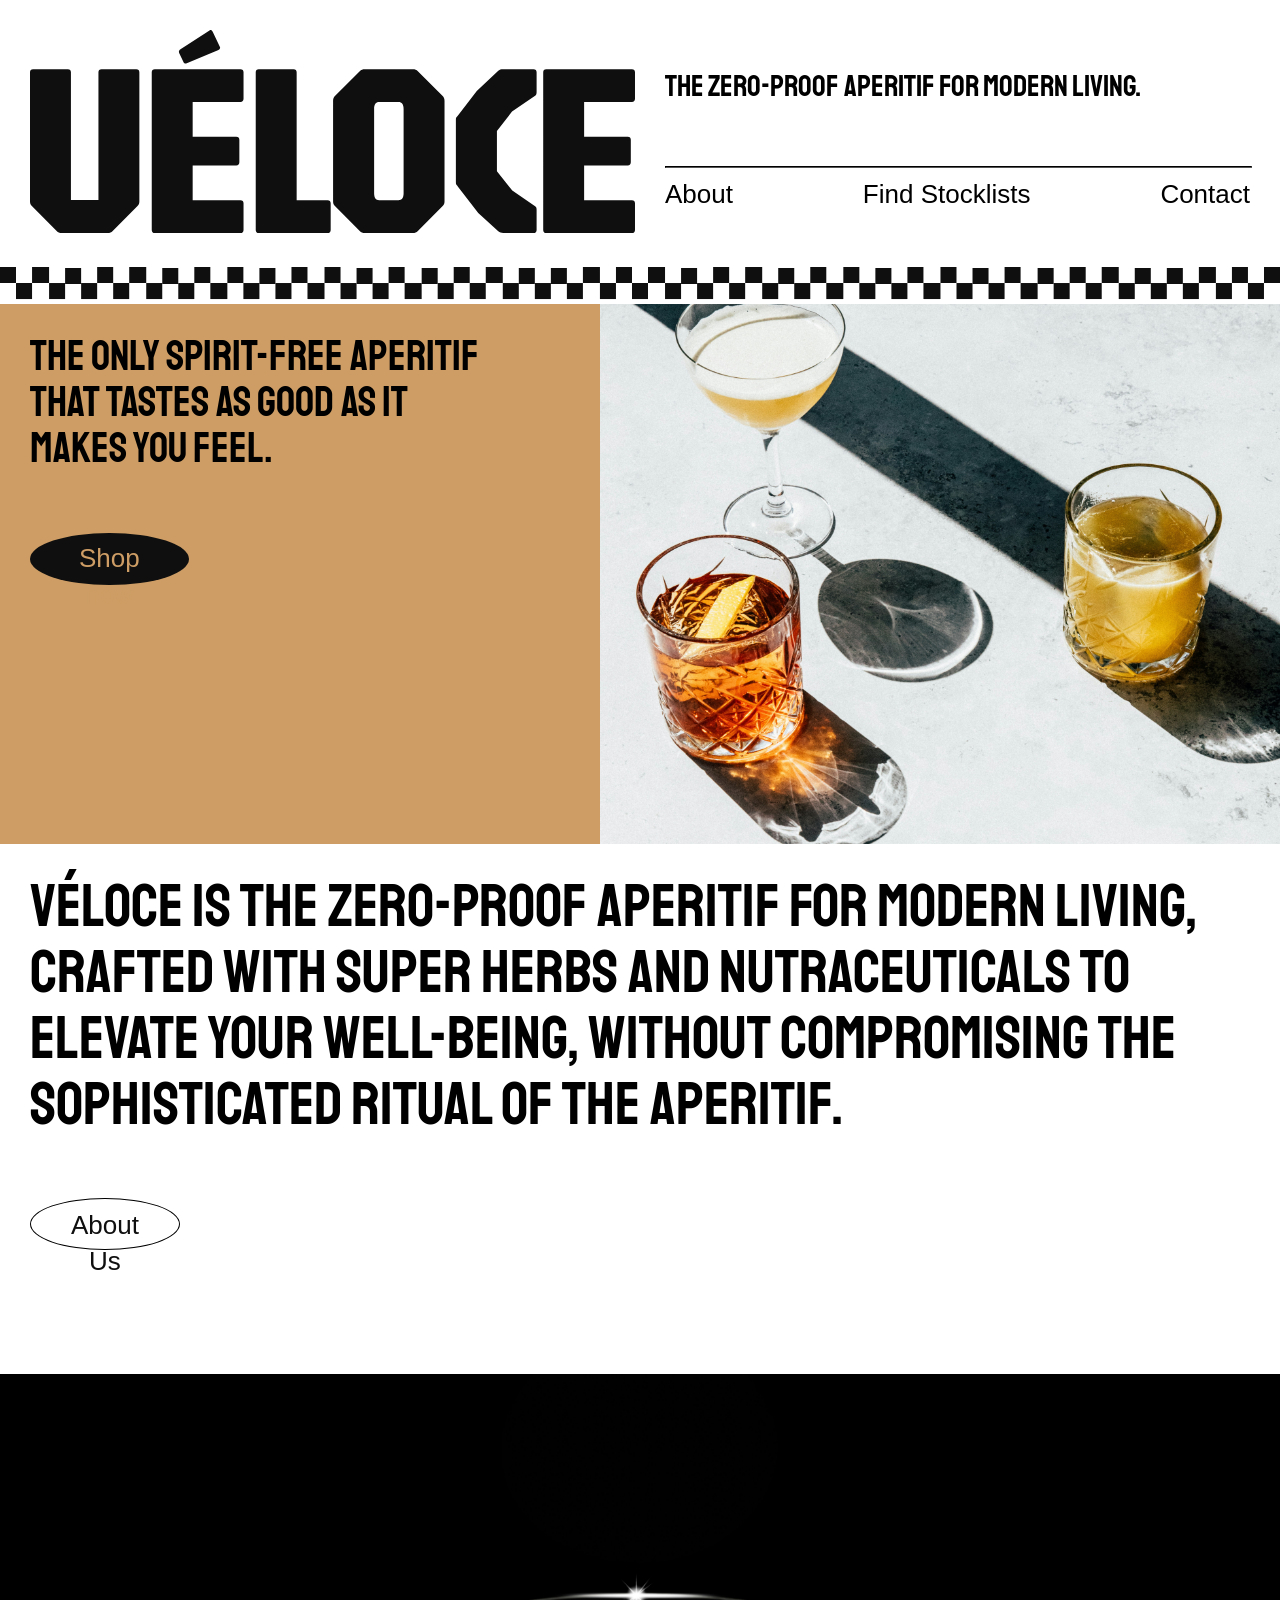
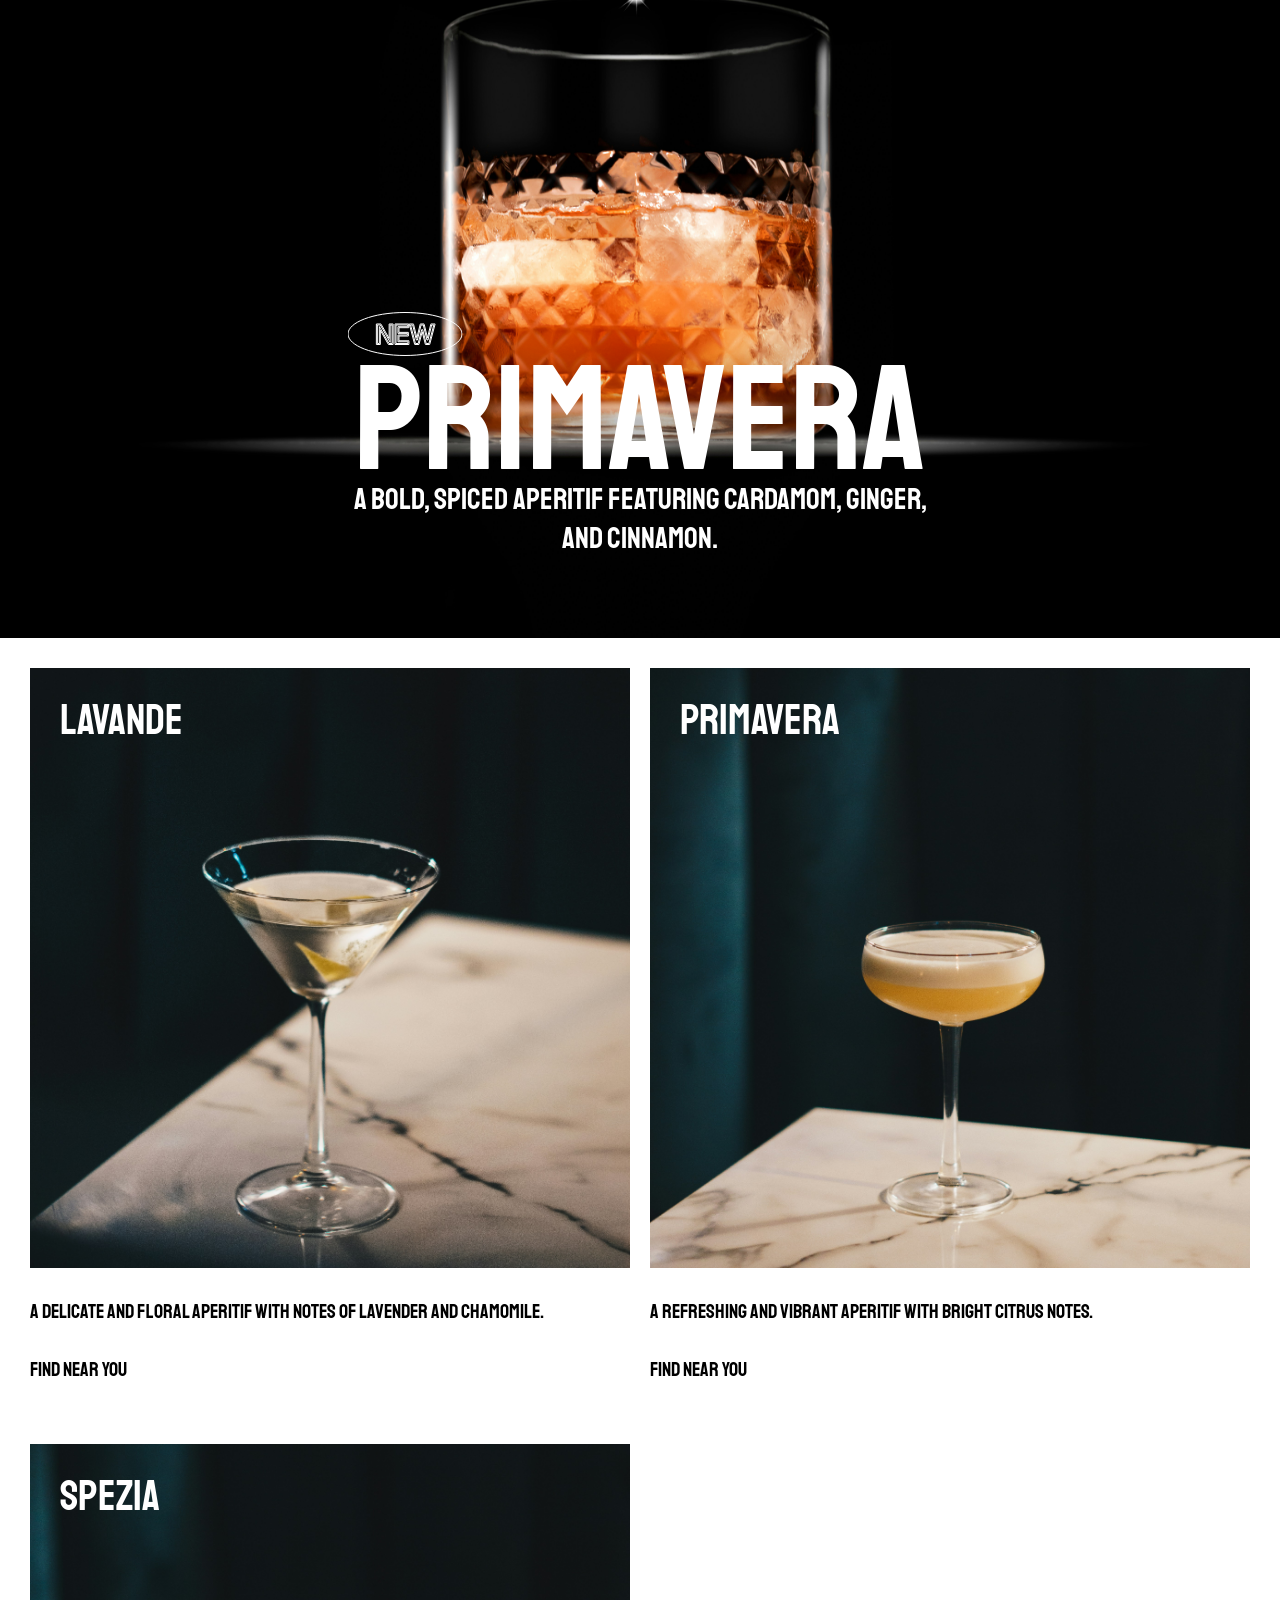
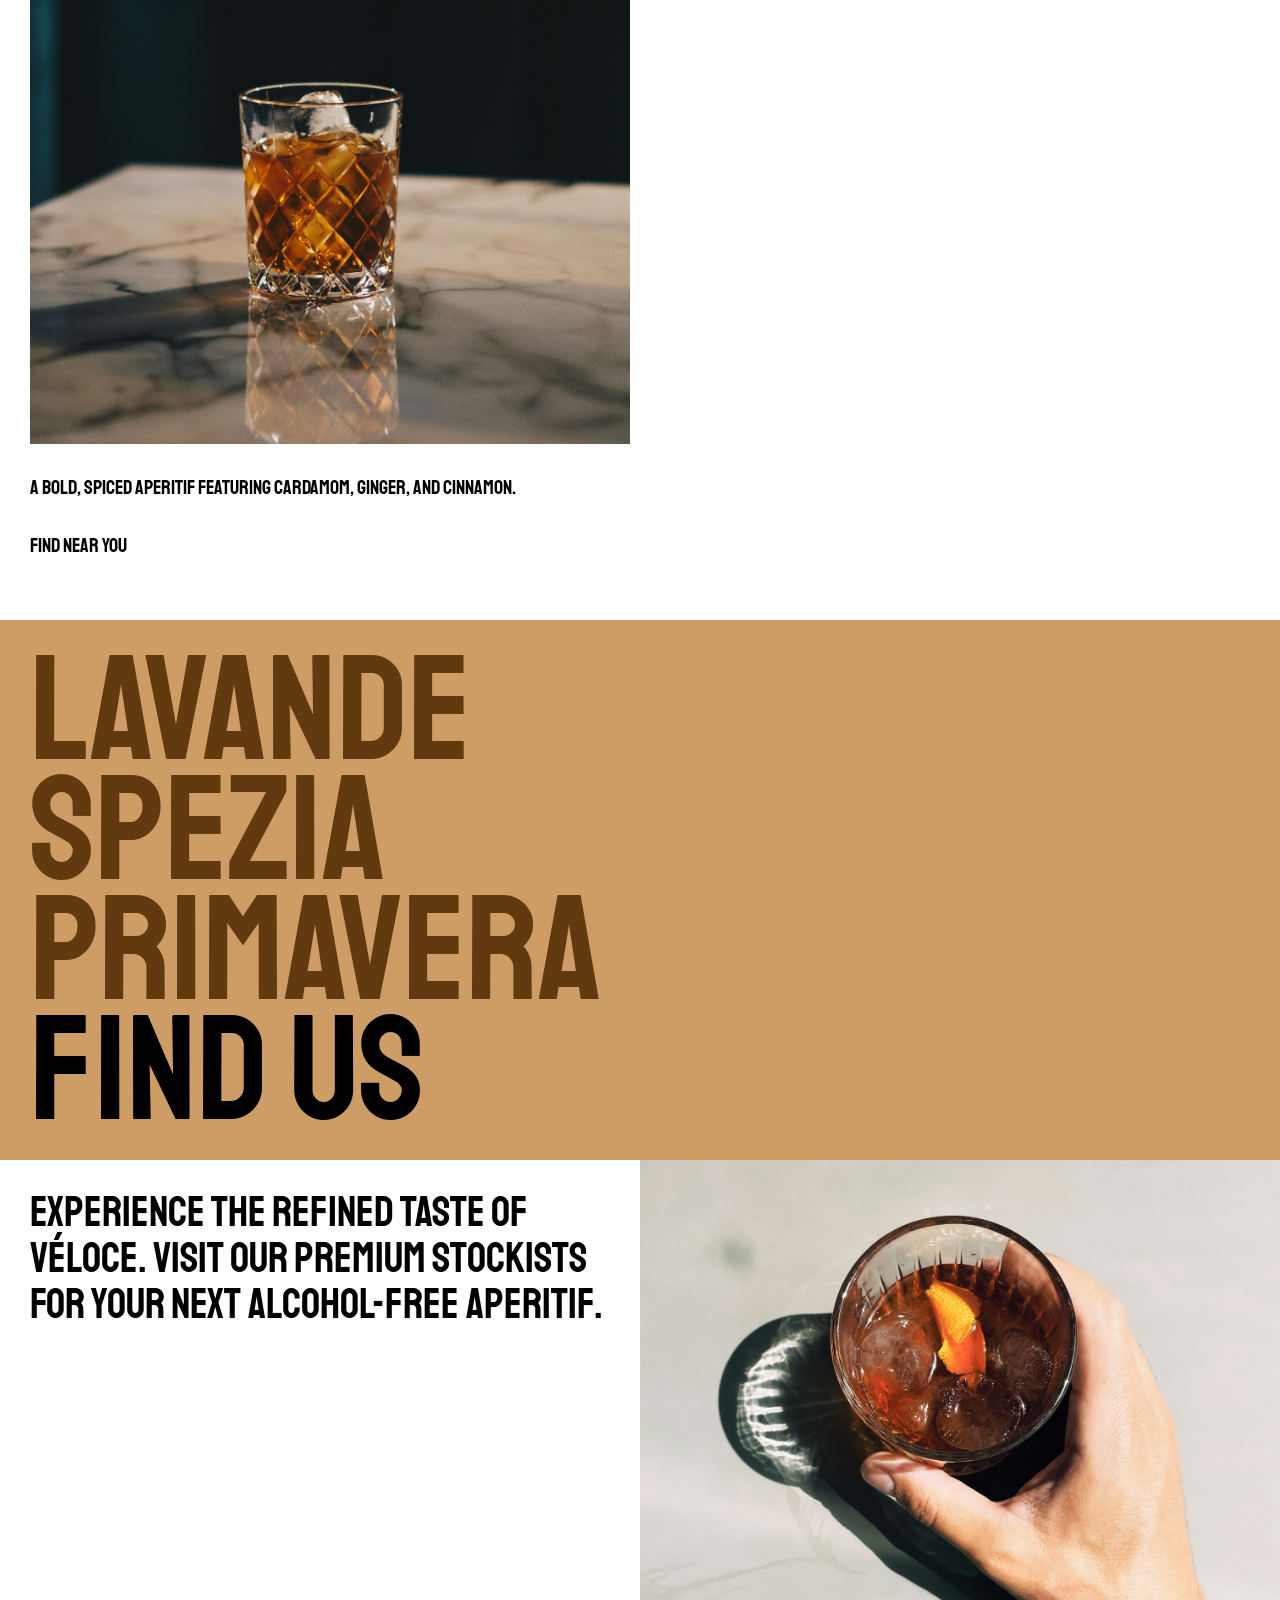
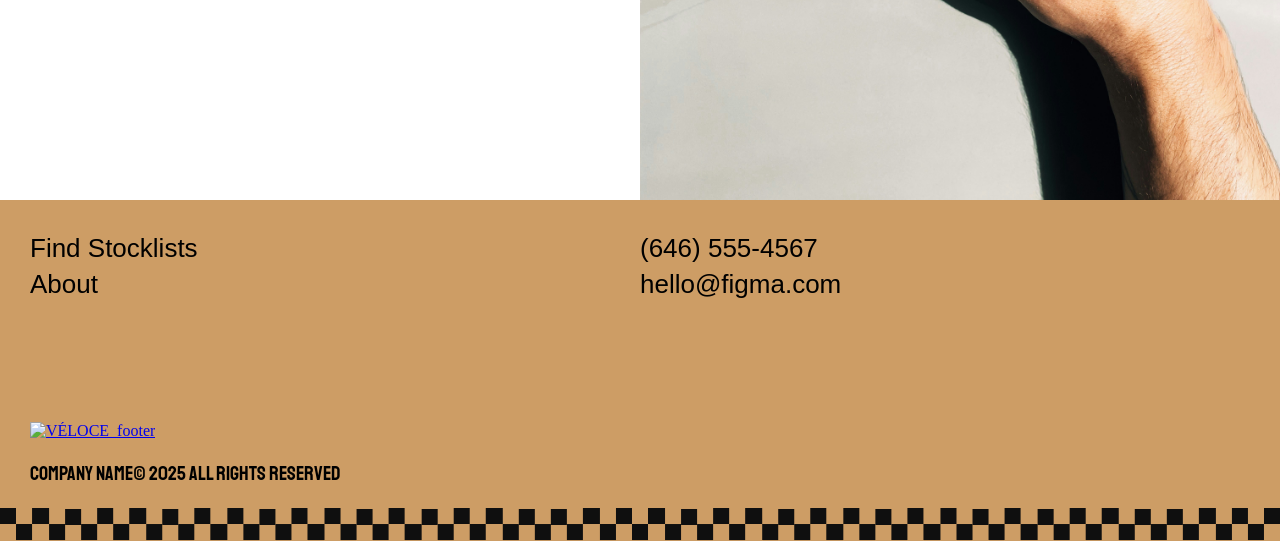
==== commit a6c88d7e: "Update homepage and about" ====
--- a/index.html
+++ b/index.html
@@ -13,18 +13,20 @@
 </head>
 <body> 
     <nav id='nav_home'>
-        <img src="./Home/Logo/Nav/Wordmark.svg" alt='VÉLOCE' id="logo_home_desktop">
+        <a href="./index.html">
+            <img src="./Home/Logo/Nav/Wordmarknav.svg" alt='VÉLOCE' id="logo_home_desktop">
+        </a>
         <aside id='nav_home_aside'>
             <h4>The ZERO-PROOF aperitif for modern living.</h4>
             <hr>
             <div id="nav_home_button">
                 <a href='./About/index.html' class="link">About</a>
-                <p class="link">Find Stocklists</p>
-                <a href='./Find_us/index.html' class="link">Contact</a>
+                <a href='./Find_us/index.html' class="link">Find Stocklists</a>
+                <p class="link">Contact</p>
             </div>
         </aside>
     </nav>
-    <img src="./Home/Image/Decorative border.svg" alt="Decorative_border" class='Decorative_border'>
+    <img src="./Home/Image/Decorative border black.svg" alt="Decorative_border" class='Decorative_border'>
     <main>
         <div id="homepage_intro">
             <div class='row_font'>
@@ -57,7 +59,7 @@
                 </div>
                 <div class='box_font_homepage_product'>
                     <p class="padding_bottom_homepage_product">A delicate and floral aperitif with notes of lavender and chamomile.</p>
-                    <p>Find near you</p>
+                    <a href='./Find_us/index.html' class="link"><p>Find near you</p></a>
                 </div>
             </div>
             <div class="homepage_product">
@@ -67,7 +69,7 @@
                 </div>
                 <div class='box_font_homepage_product'>
                     <p class="padding_bottom_homepage_product">A refreshing and vibrant aperitif with bright citrus notes.</p>
-                    <p>Find near you</p>
+                    <a href='./Find_us/index.html' class="link"><p>Find near you</p></a>
                 </div>
             </div>
             <div class="homepage_product">
@@ -77,7 +79,7 @@
                 </div>
                 <div class='box_font_homepage_product'>
                     <p class="padding_bottom_homepage_product">A bold, spiced aperitif featuring cardamom, ginger, and cinnamon.</p>
-                    <p>Find near you</p>
+                    <a href='./Find_us/index.html' class="link"><p>Find near you</p></a>
                 </div>
             </div>
         </div>
@@ -95,7 +97,7 @@
     <footer style="background-color: var(--lightBrown);">
         <div class="box_font_footer">
             <div class="box_font_left_footer">
-                <p class="link">Find Stockists</p>
+                <a href='./Find_us/index.html' class="link">Find Stocklists</a> <br>
                 <a href='./About/index.html' class="link">About</a>
             </div>
             <div class="box_font_right_footer">
@@ -103,9 +105,11 @@
                 <a href="mailto: hello@figma.com" class="link">hello@figma.com</a>
             </div>
         </div>
-        <img src="./Home/Logo/Footer/Véloce.svg" alt='VÉLOCE_footer' id="logo_footer_desktop">
+        <a href="./index.html">
+            <img src="./Home/Logo/Footer/Véloce.svg" alt='VÉLOCE_footer' id="logo_footer_desktop">
+        </a>
         <p>company name© 2025 All Rights Reserved</p>
-        <img src='./Home/Image/Decorative border.svg' alt="Decorative_border" class='Decorative_border'>
+        <img src='./Home/Image/Decorative border black.svg' alt="Decorative_border" class='Decorative_border'>
     </footer>
 </body>
 </html>
--- a/CSS_global/global.css
+++ b/CSS_global/global.css
@@ -9,6 +9,10 @@
     margin: 0px;
     padding: 0px;
 }
+main {
+    margin: 0px;
+    padding: 0px;
+}
 h1 {
     font-family: "Staatliches", sans-serif;
     font-weight: 400;
@@ -76,7 +80,7 @@
     font-family: "Geist", sans-serif;
     font-optical-sizing: auto;
     font-size: 14px;
-    font-style: bold;
+    font-weight: 700;
     line-height: 110%;
     letter-spacing: -5%;
     padding: 0px;
@@ -112,6 +116,29 @@
     padding: 0px;
     margin: 0px;
 }
+.nav_global {
+    height: 65px;
+    display: flex;
+    justify-content: space-between;
+    width: 100%;
+}
+.logo_nav_global{
+    padding: 10px 30px 10px 30px;
+    margin: 0px;
+}
+.button_nav_global {
+    display: flex;
+    padding: 10px 30px 10px 30px;
+    margin: 0px;
+}
+.button_nav_global p {
+    padding: 0px 26px 0px 26px;
+}
+hr {
+    margin: 0px;
+    padding: 0px;
+    border-color: var(--black);
+}
 .Decorative_border {
     width: 100%;
     margin: 0px;
@@ -169,4 +196,16 @@
     padding-left: 30px;
     padding-bottom: 20px;
 }
-
+.about_award {
+    padding: 16px 0px 10px 0px;
+    gap: 30px;
+    display: inline-flex;
+}
+.about_year_award {
+    align-items: center;
+    display: flex;
+}
+.about_contact_text_inline {
+    display: inline-flex;
+    justify-content: space-between;
+}
--- a/style.css
+++ b/style.css
@@ -5,7 +5,7 @@
     align-items:center;
 }
 img#logo_home_desktop {
-    width: 40%;
+    width: 100%;
     height: auto;
     padding-right: 30px;
 }
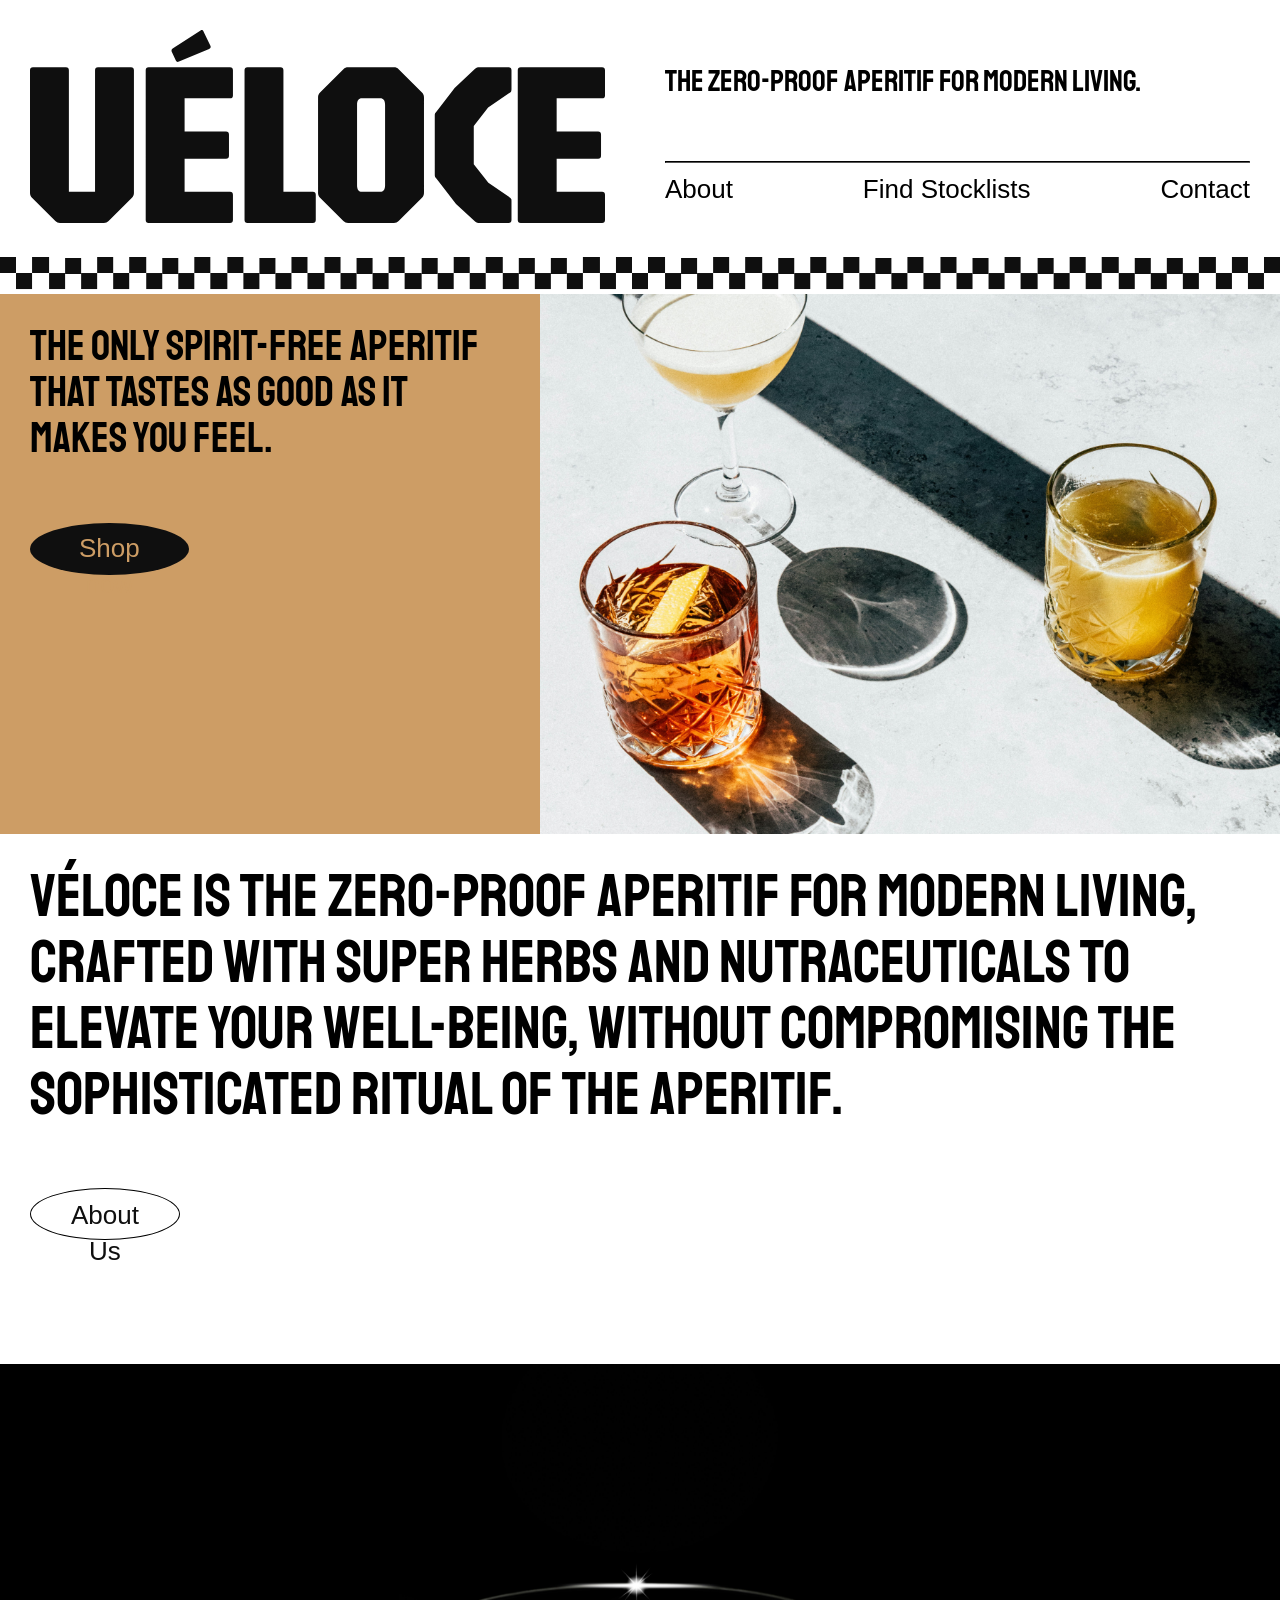
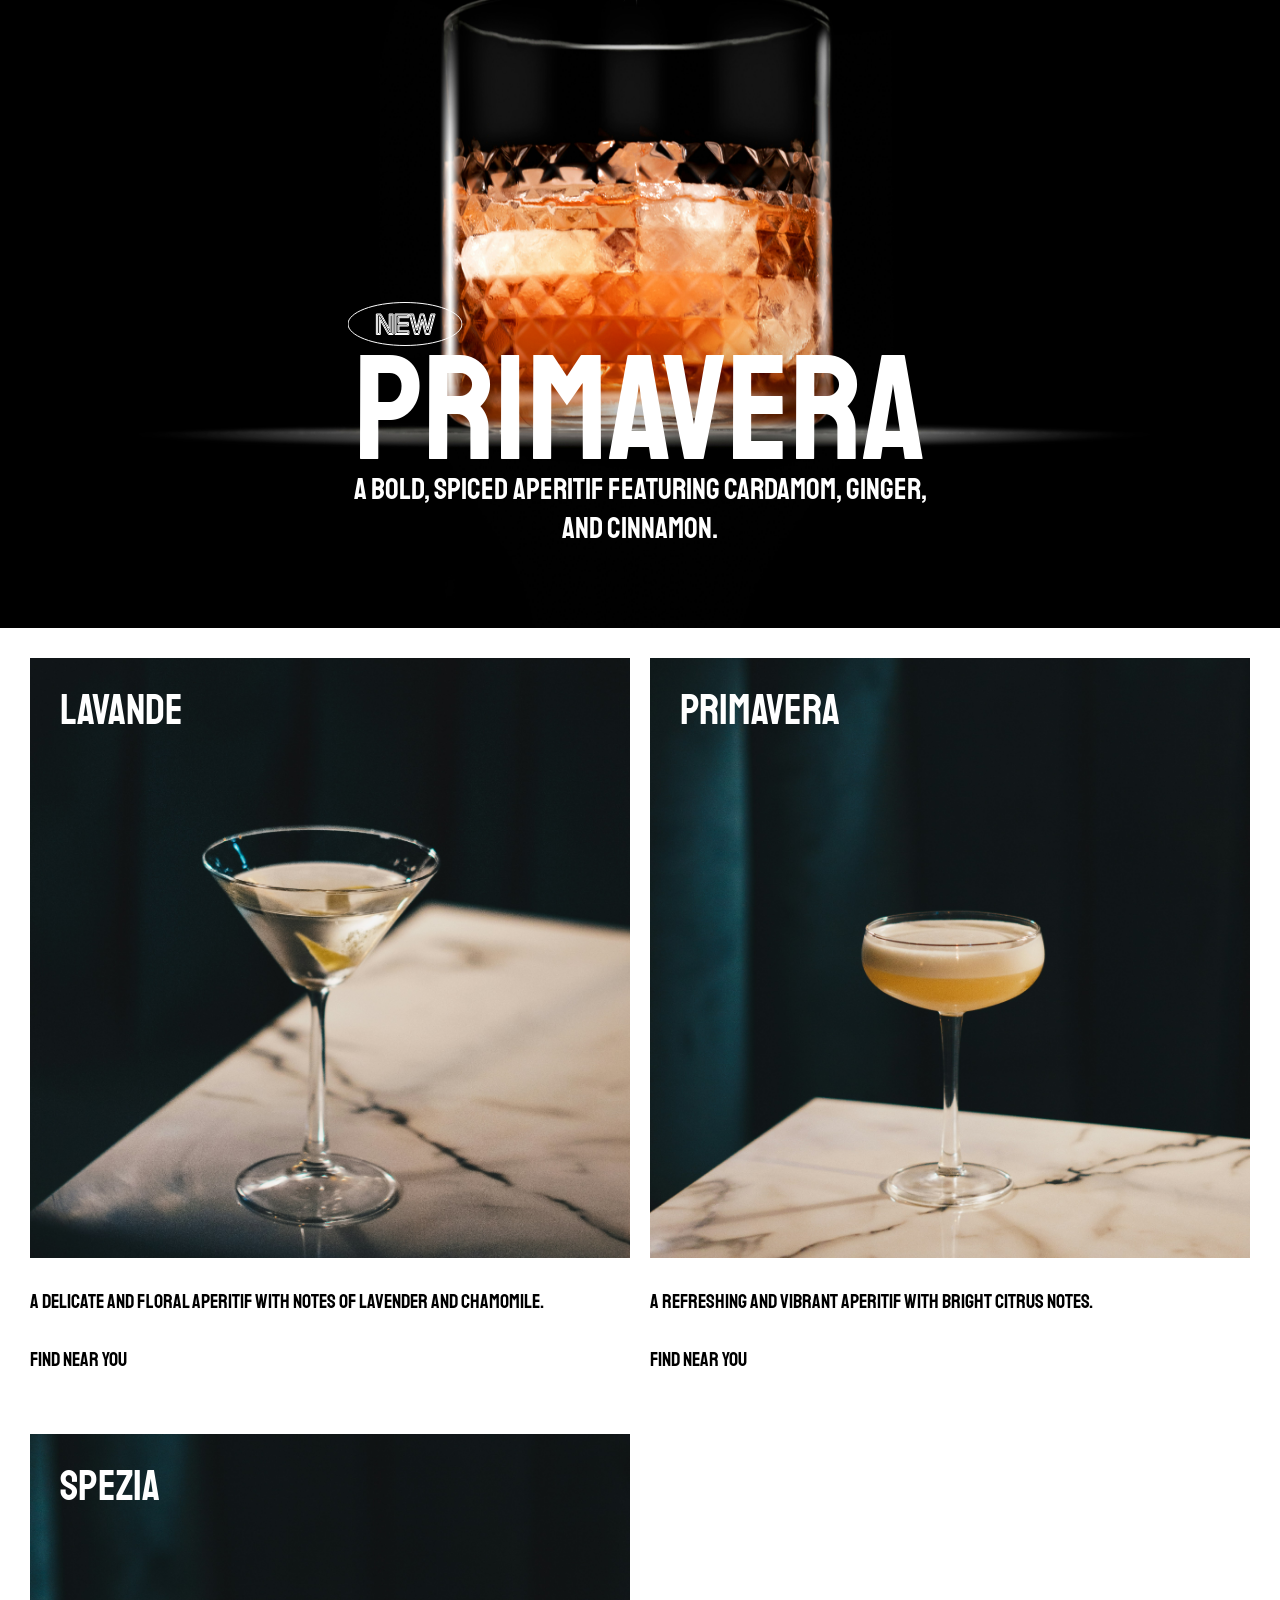
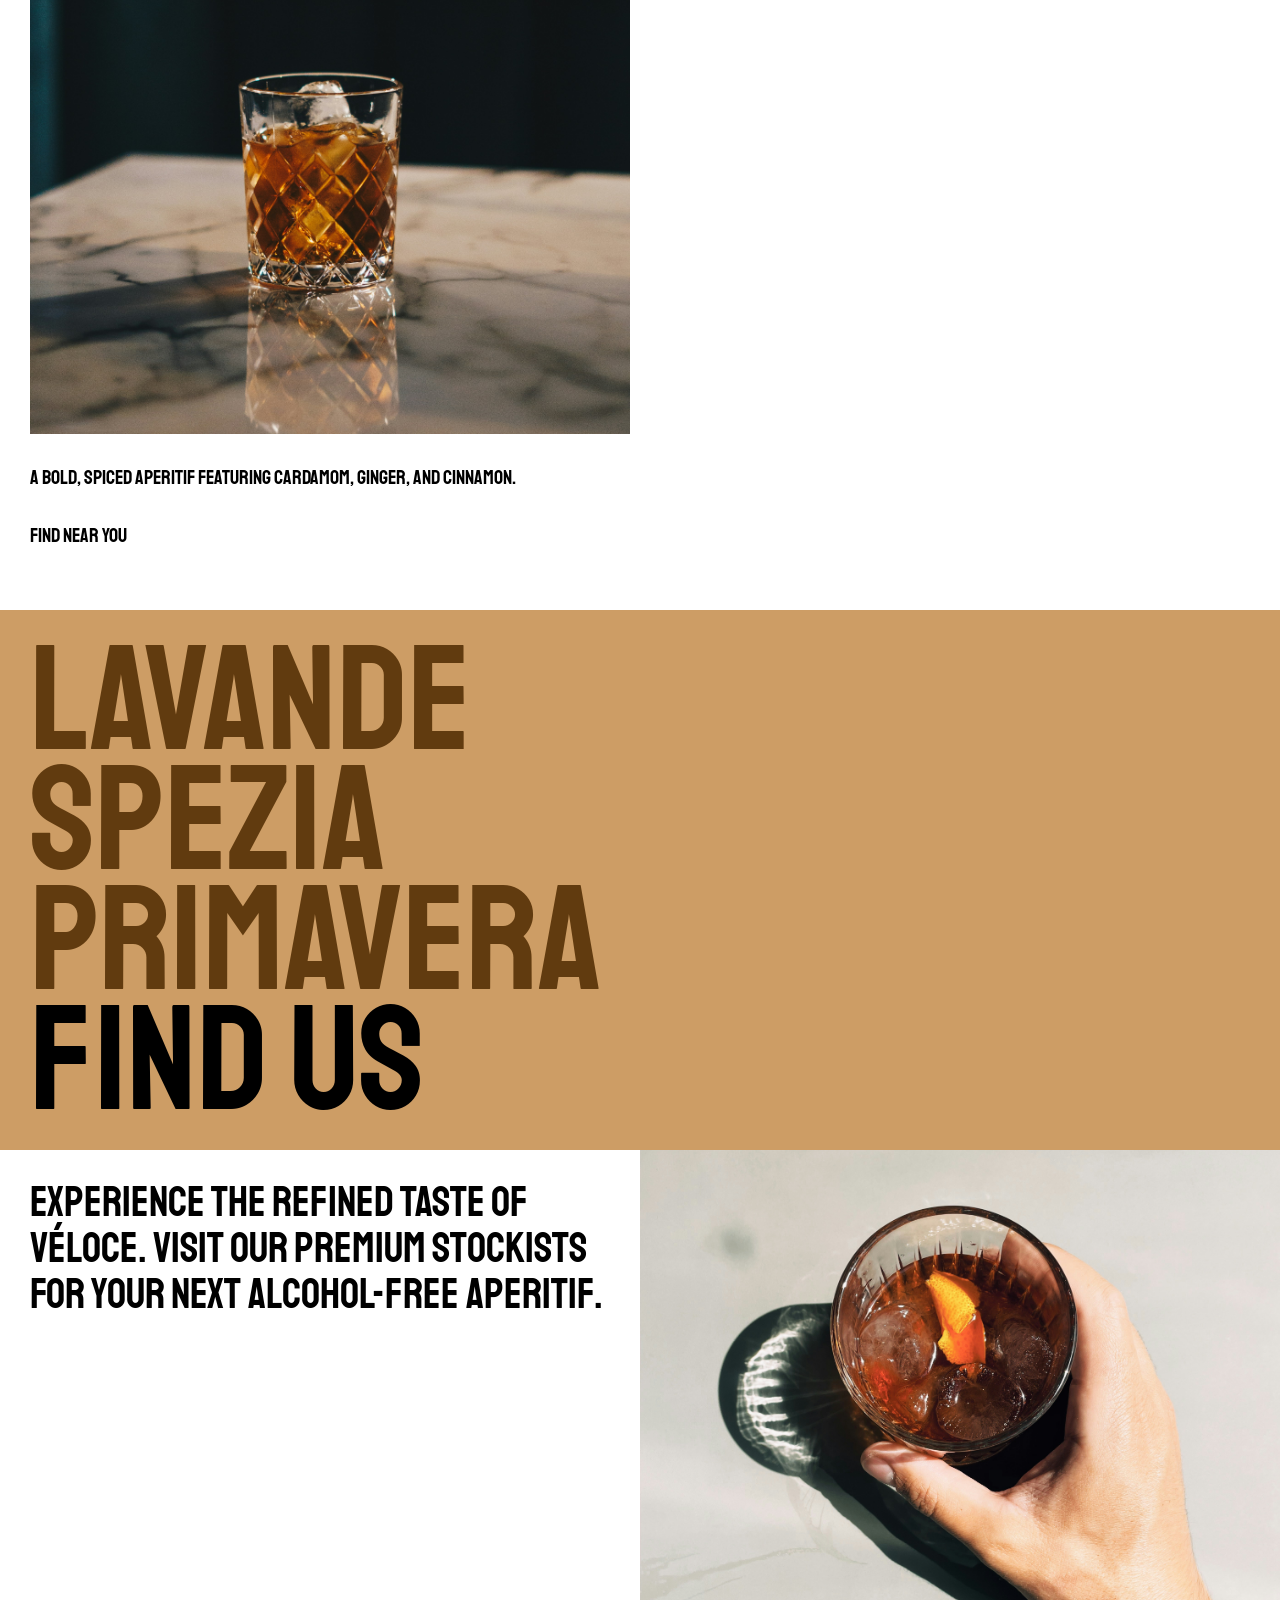
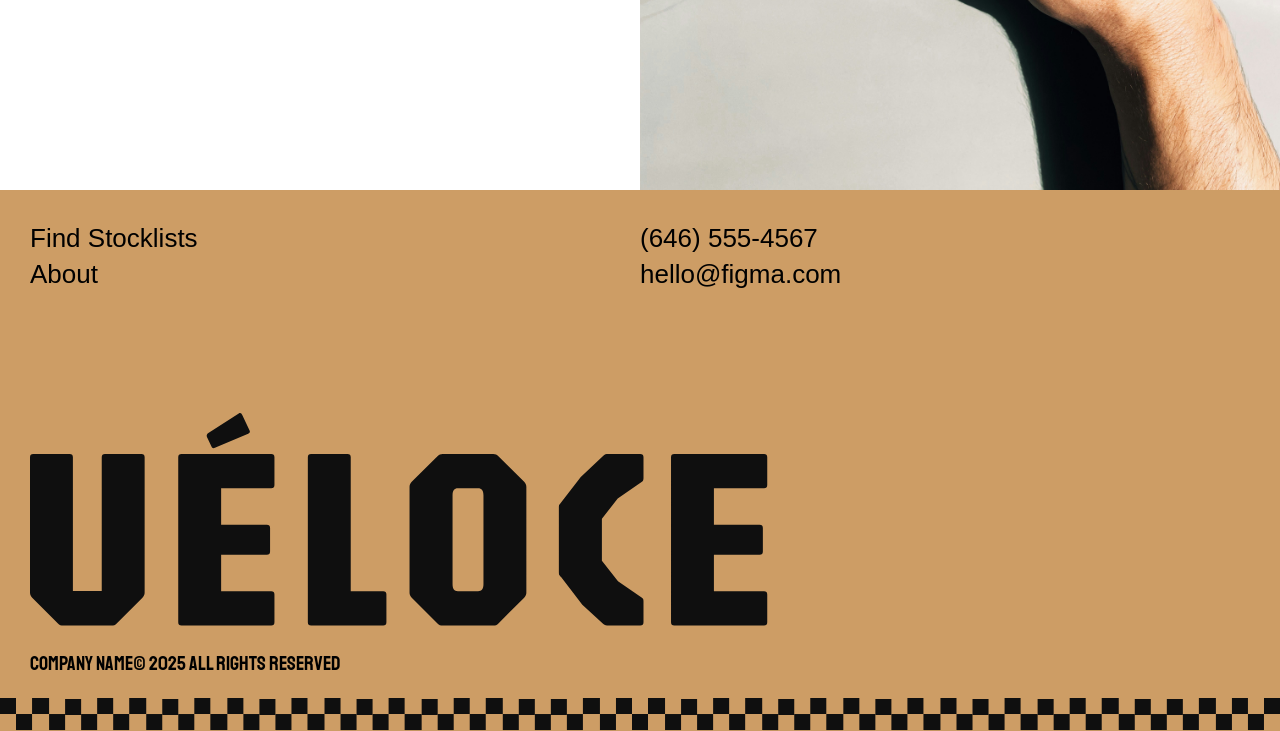
==== commit a07336f2: "fix the name of logo" ====
--- a/index.html
+++ b/index.html
@@ -101,12 +101,12 @@
                 <a href='./About/index.html' class="link">About</a>
             </div>
             <div class="box_font_right_footer">
-                <a href="tel:(646) 555-4567" class="link">(646) 555-4567 </a> <br>
+                <a href="tel:(646) 555-4567" class="link">(646) 555-4567</a> <br>
                 <a href="mailto: hello@figma.com" class="link">hello@figma.com</a>
             </div>
         </div>
         <a href="./index.html">
-            <img src="./Home/Logo/Footer/Véloce.svg" alt='VÉLOCE_footer' id="logo_footer_desktop">
+            <img src="./Home/Logo/Footer/logo_footer.svg" alt='VÉLOCE_footer' id="logo_footer_desktop">
         </a>
         <p>company name© 2025 All Rights Reserved</p>
         <img src='./Home/Image/Decorative border black.svg' alt="Decorative_border" class='Decorative_border'>
--- a/CSS_global/global.css
+++ b/CSS_global/global.css
@@ -1,3 +1,6 @@
+* {
+    box-sizing: border-box;
+}
 :root {
     --darkBrown: #613B0F;
     --blackButton: #0F0F0F;
@@ -131,7 +134,7 @@
     padding: 10px 30px 10px 30px;
     margin: 0px;
 }
-.button_nav_global p {
+.space_button_nav_global {
     padding: 0px 26px 0px 26px;
 }
 hr {
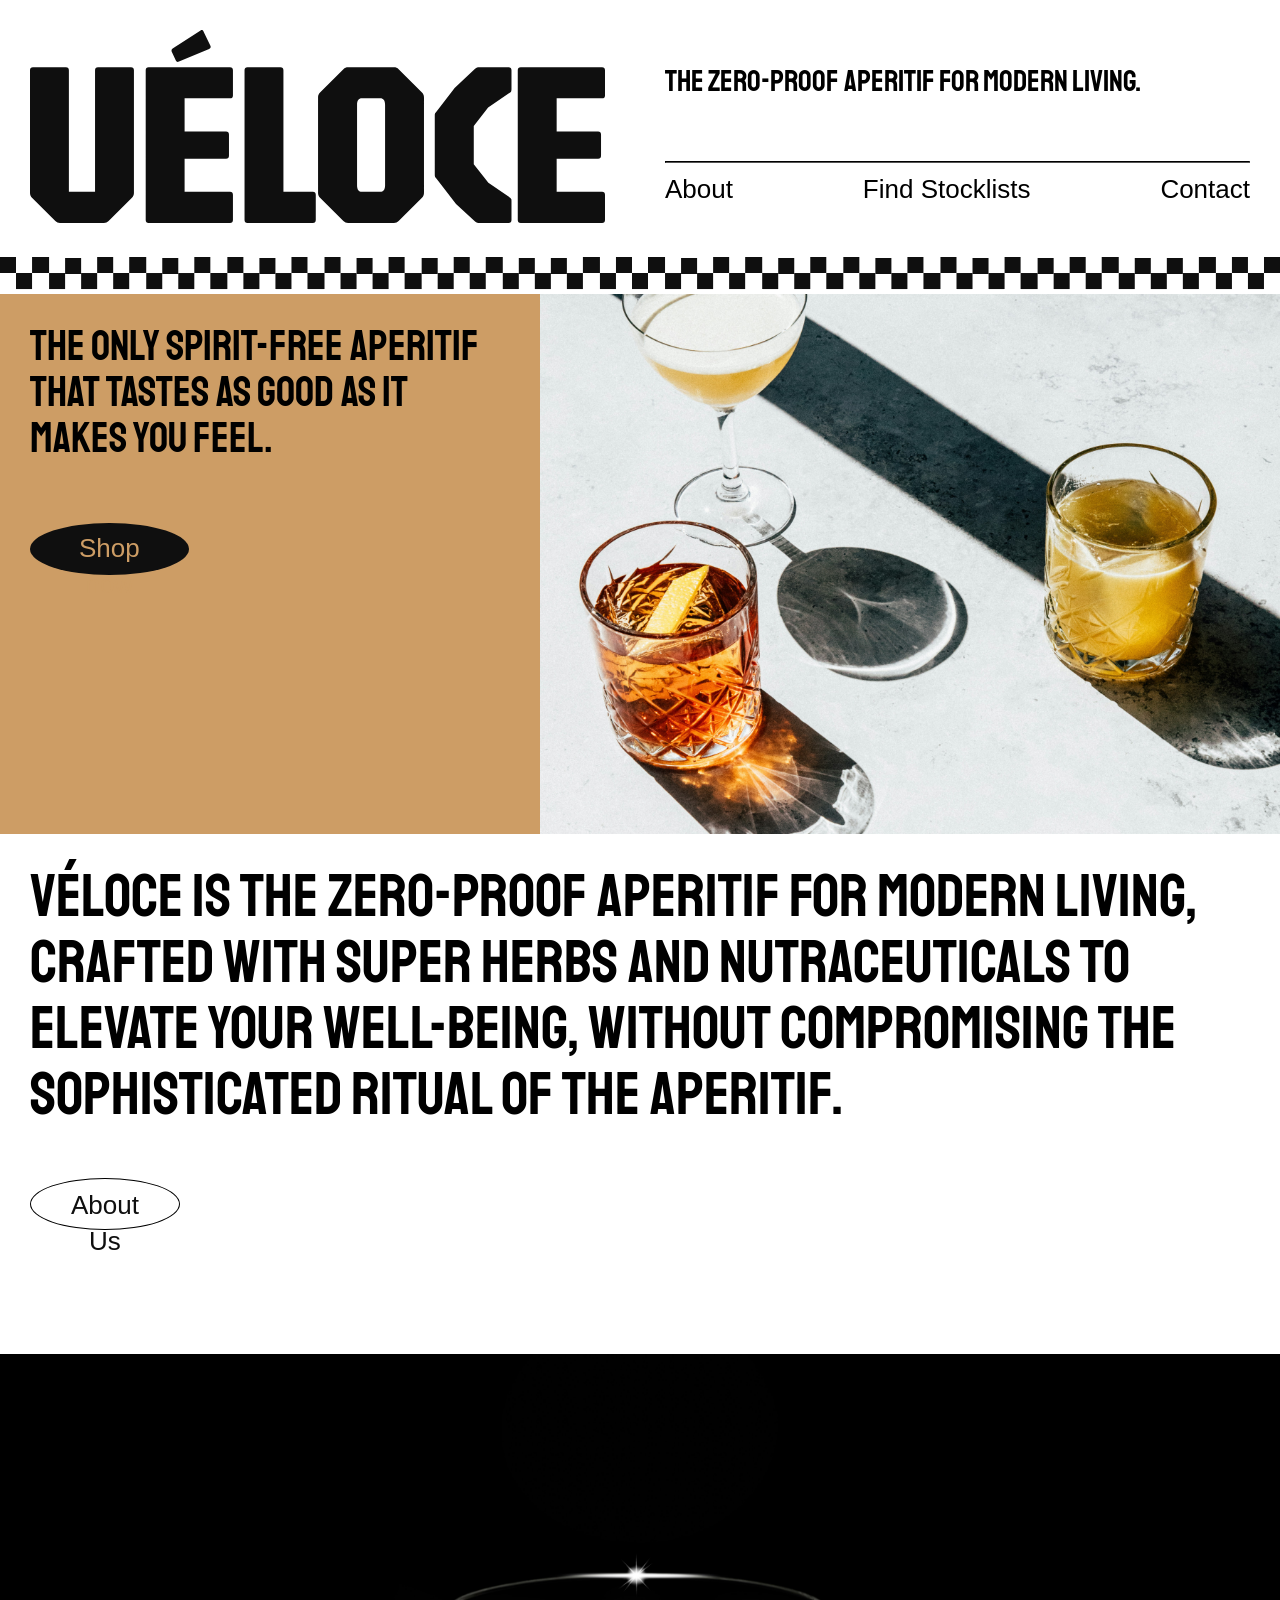
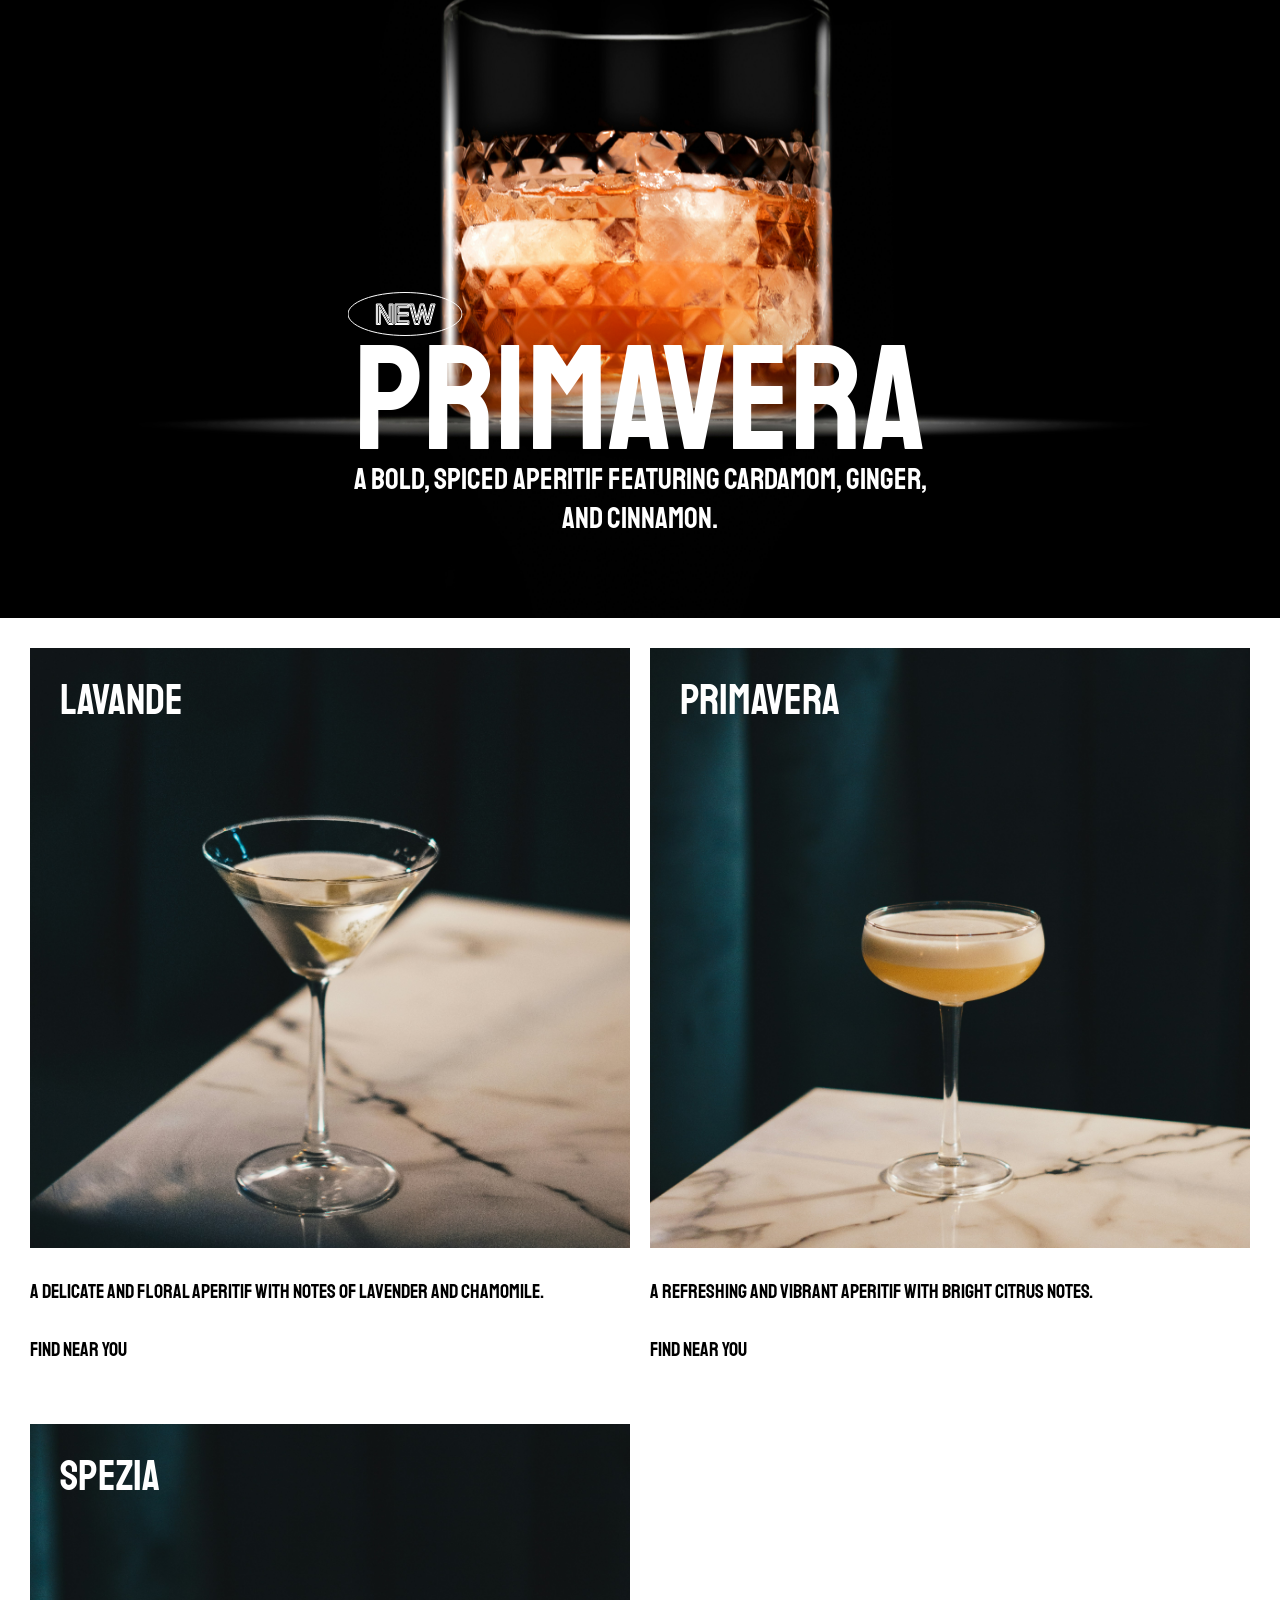
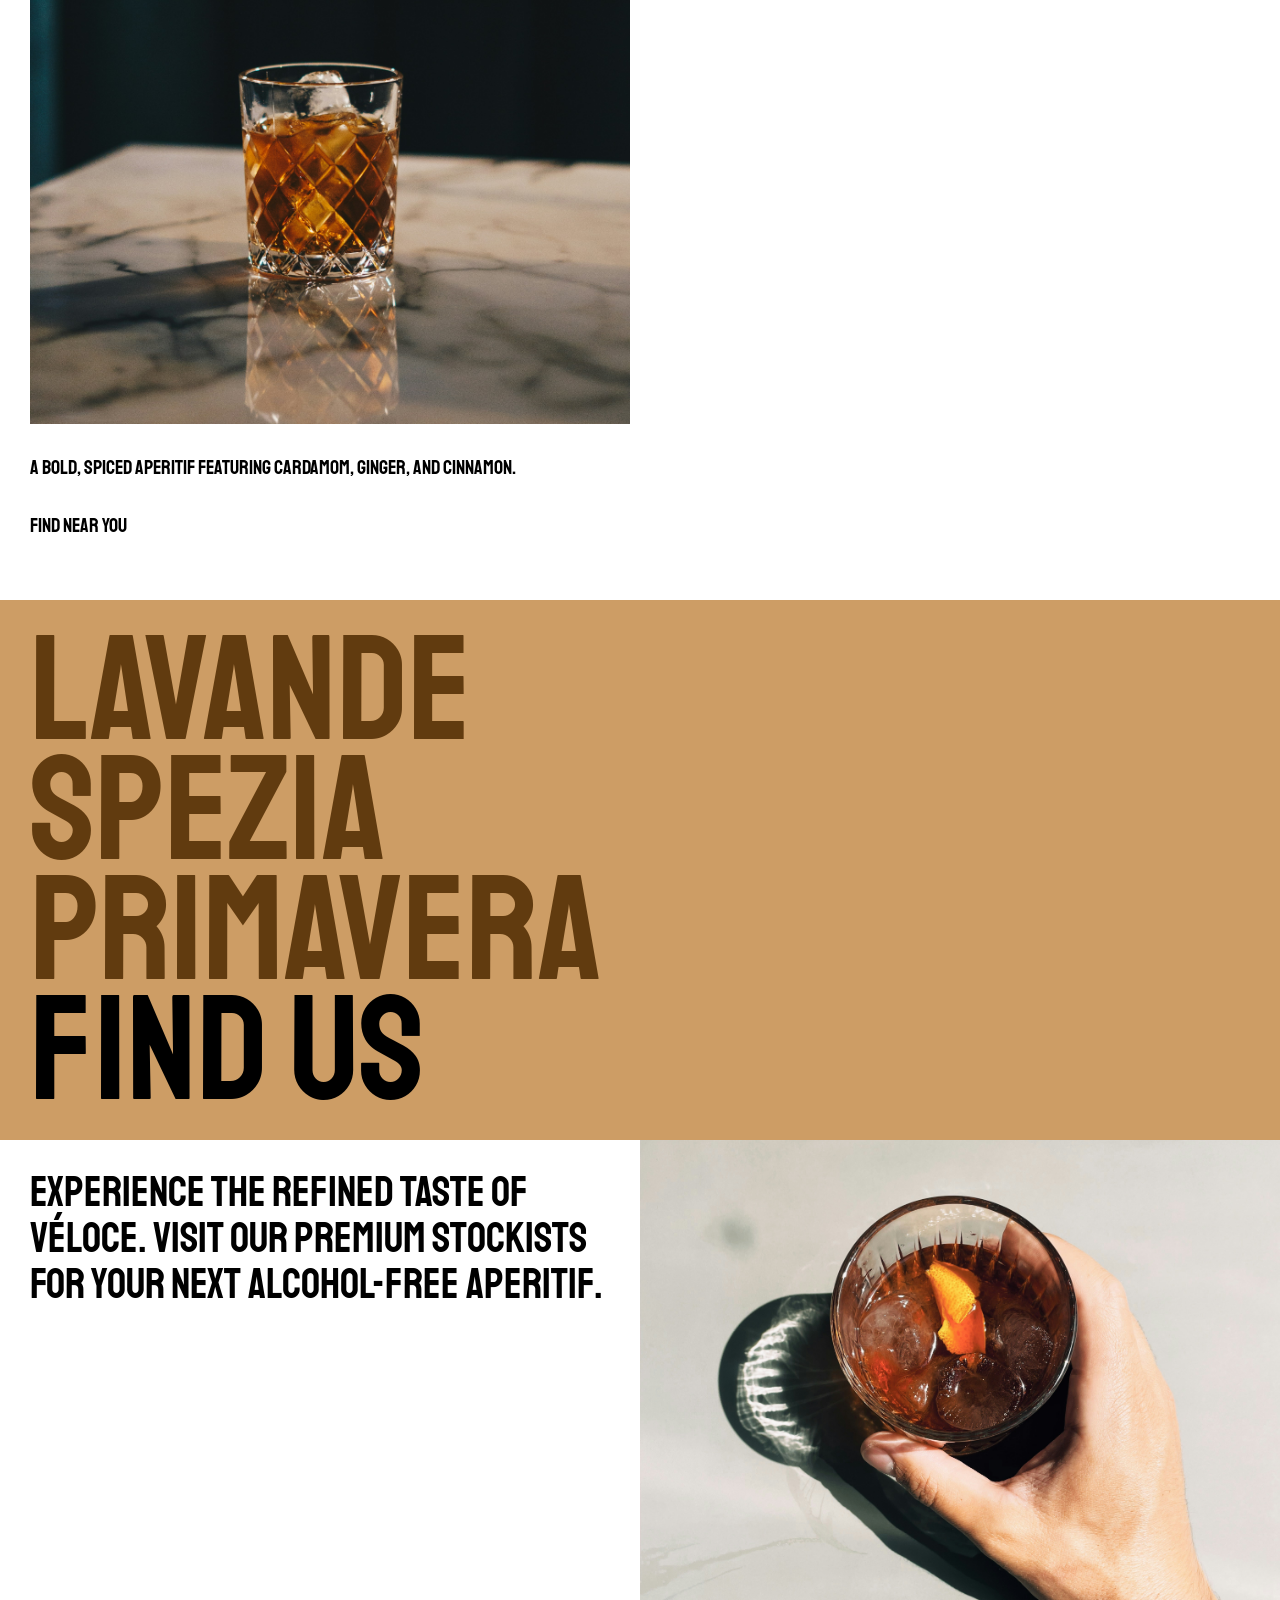
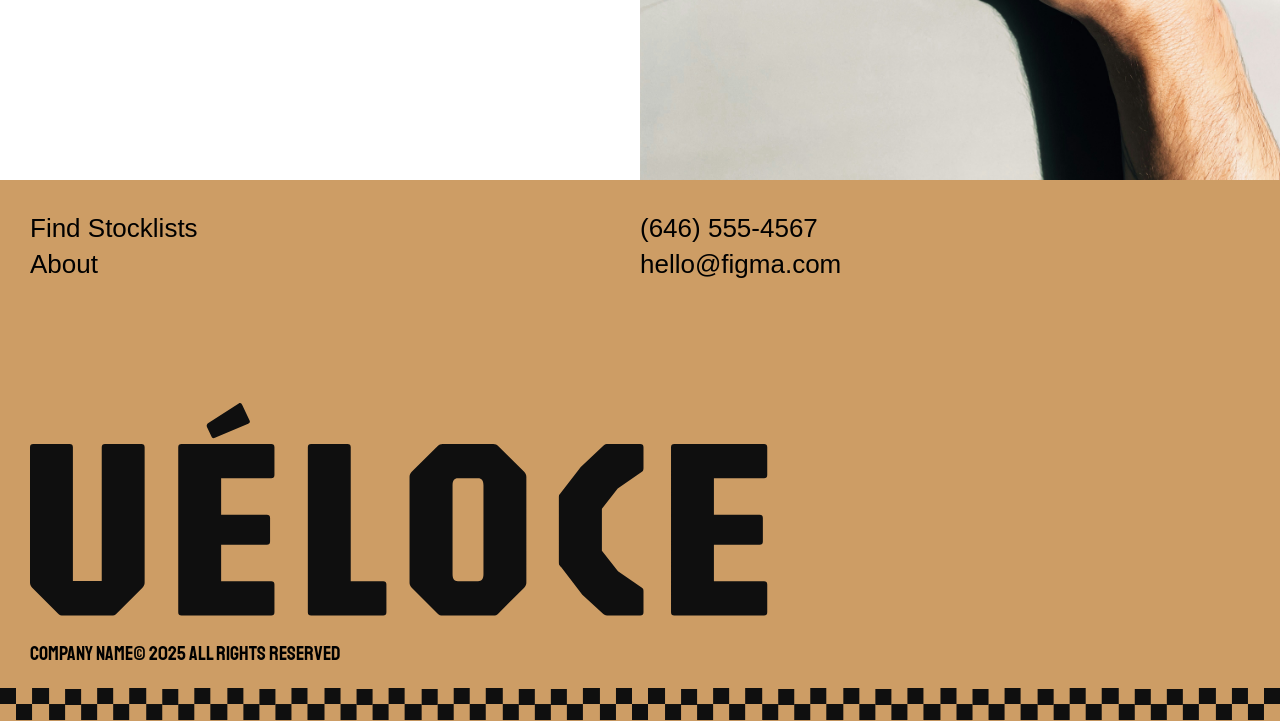
==== commit 85bc5b40: "Update all responsive" ====
--- a/index.html
+++ b/index.html
@@ -15,6 +15,8 @@
     <nav id='nav_home'>
         <a href="./index.html">
             <img src="./Home/Logo/Nav/Wordmarknav.svg" alt='VÉLOCE' id="logo_home_desktop">
+            <img src='./Home/Logo/Nav/logo_nav_ipad.svg' alt='VÉLOCE' id="logo_home_ipad">
+            <img src='./Home/Logo/Nav/logo_nav_phone.svg' alt='VÉLOCE' id="logo_home_phone">
         </a>
         <aside id='nav_home_aside'>
             <h4>The ZERO-PROOF aperitif for modern living.</h4>
@@ -30,8 +32,8 @@
     <main>
         <div id="homepage_intro">
             <div class='row_font'>
-                <h3 class="box_homepage_left">The only SPIRIT-FREE aperitif <br>
-                    that tastes as good as it <br>
+                <h3 class="box_homepage_left">The only SPIRIT-FREE aperitif 
+                    that tastes as good as it 
                     makes you feel.</h3>
                 <button class='link button_dark_color'>Shop now</button>
             </div>
@@ -47,8 +49,10 @@
             <img src='./Home/Image/maxim-hopman-NLCKduPjJqo-unsplash.jpg' alt='clear drinking glass with brown liquid/Whisky in a glass/Primavera' class='img_full_screen'>
             <div class='box_homepage_introWine'>
                 <img src='./Home/Image/Vector.svg' alt='NEW'>
+                <div>
                 <h1>Primavera</h1>
                 <h4>A bold, spiced aperitif featuring cardamom, ginger, and cinnamon.</h4>
+                </div>
             </div>
         </div>
         <div id="homepage_product_grid">
--- a/CSS_global/global.css
+++ b/CSS_global/global.css
@@ -69,8 +69,8 @@
 .link {
     font-family: "Jaro", sans-serif;
     font-optical-sizing: auto;
-    font-weight: 400;
     font-size: 26px;
+    font-weight: 400;
     font-style: normal;
     line-height: 139%;
     letter-spacing: -2%;
@@ -82,7 +82,7 @@
 .caption {
     font-family: "Geist", sans-serif;
     font-optical-sizing: auto;
-    font-size: 14px;
+    font-size: 15px;
     font-weight: 700;
     line-height: 110%;
     letter-spacing: -5%;
@@ -120,10 +120,14 @@
     margin: 0px;
 }
 .nav_global {
-    height: 65px;
+    height: fit-content;
     display: flex;
     justify-content: space-between;
     width: 100%;
+    align-items: center;
+}
+.nav_global a {
+   height: fit-content;
 }
 .logo_nav_global{
     padding: 10px 30px 10px 30px;
@@ -133,6 +137,7 @@
     display: flex;
     padding: 10px 30px 10px 30px;
     margin: 0px;
+    height: fit-content;
 }
 .space_button_nav_global {
     padding: 0px 26px 0px 26px;
--- a/style.css
+++ b/style.css
@@ -1,3 +1,4 @@
+@media screen and (min-width: 1280px) {
 nav#nav_home {
     display: flex;
     margin: 30px;
@@ -5,16 +6,20 @@
     align-items:center;
 }
 img#logo_home_desktop {
-    width: 100%;
     height: auto;
     padding-right: 30px;
 }
+#logo_home_ipad {
+    display: none;
+}
+#logo_home_phone{
+    display: none;
+}
 aside#nav_home_aside {
-    width: 40%;
+    width: 100%;
     display: flex;
     flex-direction: column;
     justify-content: space-between;
-    flex: 1;
     margin: 0px;
     padding-left: 30px;
 }
@@ -48,14 +53,12 @@
     margin: 0px;
     background-color: var(--lightBrown);
     width: 540px;
+    aspect-ratio: 1 / 1;
+    gap: 60px;
 }
 img.image_homepage_right{
     flex: 1;
     object-fit: cover;
-}
-.box_homepage_left {
-    padding-bottom: 60px;
-    margin: 0px;
 }
 .button_dark_color {
     width: 158.8px;
@@ -76,7 +79,7 @@
     margin: 0px;
 }
 h2.box_homepage_abtUs {
-    padding-bottom: 60px;
+    padding-bottom: 50px;
 }
 .button_light_color {
     width: 149.8px;
@@ -114,6 +117,7 @@
     grid-template-columns: 1fr 1fr;
     gap: 60px 20px;
     padding: 30px;
+    padding-bottom: 60px;
 }
     
 .homepage_product {
@@ -123,7 +127,6 @@
 .cocktail {
     background-color: var(--lightBrown);
     padding: 30px;
-    margin-top: 30px;
     text-align: left;
 }
 .black_cocktail {
@@ -142,6 +145,377 @@
     aspect-ratio: 1 / 1 ;
     object-fit: cover;
 }
+}
+@media screen and (min-width: 800px) and (max-width: 1279px) {
+.link {
+    font-size: 24px;
+}
+h3 {
+    font-size: 38px;
+}
+h2 {
+    font-size: 50px;
+}
+h4 {
+    font-size: 24px;
+}
+h1 {
+    font-size: 130px;
+}
+nav#nav_home {
+    display: flex;
+    padding: 30px;
+    flex-direction: column-reverse;
+    text-align: center;
+    gap: 70px;
+}
+img#logo_home_desktop {
+    display: none;
+}
+#logo_home_ipad {
+    width: 100%;
+}
+#logo_home_phone{
+    display: none;
+}
+aside#nav_home_aside {
+    display: flex;
+    flex-direction: column;
+    justify-content: space-between;
+    margin: 0px;
+}
+nav#nav_home h4 {
+    margin: 0px;
+    padding-top: 20px;
+}
+nav#nav_home hr {
+    width: 100%;
+    margin: 60px 0px 0px 0px;
+}
+div#nav_home_button {
+    display: flex;
+    flex-direction: row;
+    justify-content: space-between;
+    padding: 8px 0px 8px 0px;
+}
+div#nav_home_button a, div#nav_home_button p {
+    padding: 0px;
+    margin: 0px;
+}
+#homepage_intro {
+    display: flex;
+    height: 540px;
+}
+div.row_font {
+    width: 40%;
+    display: flex;
+    flex-direction: column;
+    padding: 30px;
+    margin: 0px;
+    gap: 60px;
+    background-color: var(--lightBrown);
+}
+img.image_homepage_right{
+    flex: 1;
+    object-fit: cover;
+}
+.button_dark_color {
+    width: 158.8px;
+    height: 52.2px;
+    border-radius: 50%;
+    border: 0px;
+    padding: 7.8px 26px 7.8px 26px;
+    background-color: var(--blackButton);
+    color: var(--lightBrown);
+}
+button.button_dark_color:hover {
+    border: 1px solid var(--black);
+    background-color: var(--lightBrown);
+    color: var(--blackButton);
+}
+#homepage_abtUs {
+    padding: 30px 30px 100px 30px;
+    margin: 0px;
+}
+h2.box_homepage_abtUs {
+    padding-bottom: 50px;
+}
+.button_light_color {
+    width: 149.8px;
+    height: 52.2px;
+    border-radius: 50%;
+    border: 1px solid var(--black);
+    padding: 7.8px 26px 7.8px 26px;
+    background-color: var(--white);
+    color: var(--blackButton);
+}
+button.button_light_color:hover {
+    border: 0px;
+    background-color: var(--blackButton);
+    color: var(--white);
+}
+#container_homepage_introWine {
+    display: flex;
+    flex-direction: column;
+    position: relative;
+}
+.img_full_screen {
+    height: 800px;
+}
+.box_homepage_introWine {
+    position: absolute;
+    bottom: 80px;
+    left: 50%;
+    transform: translate(-50%);
+    width: 505px;
+}
+h1, div.box_homepage_introWine h4 {
+    color: var(--white);
+    text-align: center;
+}
+#homepage_product_grid {
+    margin: 0px;
+    display: grid;
+    gap: 60px;
+    padding: 30px;
+    padding-bottom: 60px;
+}
+.homepage_product {
+    display: flex;
+    flex-direction: column;
+}
+.cocktail {
+    background-color: var(--lightBrown);
+    padding: 30px;
+    text-align: left;
+}
+.black_cocktail {
+    color: var(--black);
+}
+#homepage_quote {
+    display: flex;
+    flex-direction: column;
+}
+div#homepage_quote h3 {
+    width: 100%;
+    padding: 30px;
+    padding-bottom: 150px;
+}
+div#homepage_quote img {
+    width: 100%;
+    height: auto;
+    aspect-ratio: 1 / 1 ;
+    object-fit: cover;
+}
+footer {
+    display: flex;
+    flex-direction: column;
+    text-align: center;
+}
+.box_font_footer {
+    display: flex;
+    flex-direction: column;
+    padding-left: 30px;
+    padding-right: 30px;
+    padding-top: 50px;
+    padding-bottom: 100px;
+}
+.box_font_left_footer, .box_font_right_footer {
+    margin: 0px;
+    width: 100%;
+    text-align: center;
+    padding-bottom: 50px;
+    padding-right: 0px;
+    padding-top: 0px;
+    padding-left: 0px;
+}
+footer img, footer p {
+    padding-bottom: 20px;
+    padding-left: 0px;
+}
+}
+@media screen and (max-width: 799px) {
+.link {
+    font-size: 16px;
+}
+h3 {
+    font-size: 32px;
+}
+h2 {
+    font-size: 40px;
+}
+h4 {
+    font-size: 22px;
+}
+h1 {
+    font-size: 100px;
+}
+p {
+    font-size: 18px;
+}
+#nav_home {
+    display: flex;
+    padding: 20px 30px 30px 30px; 
+    justify-content: space-between;
+}
+img#logo_home_desktop {
+    display: none;
+}
+#logo_home_ipad {
+    display: none;
+}
+#logo_home_phone{
+    width: 100%;
+}
+#nav_home_aside h4, #nav_home_aside hr {
+    display: none;
+}
+#nav_home_button {
+    text-align: right;
+    display: flex;
+    flex-direction: column;
+    gap: 10px;
+    padding: 0px;
+}
+#homepage_intro {
+    display: flex;
+    flex-direction: column-reverse;
+}
+div.row_font {
+    width: 100%;
+    display: flex;
+    flex-direction: column;
+    padding: 30px;
+    gap: 60px;
+    margin: 0px;
+    background-color: var(--lightBrown);
+}
+img.image_homepage_right{
+    height: 536px;
+    object-fit: cover;
+}
+.button_dark_color {
+    width: 158.8px;
+    height: 52.2px;
+    border-radius: 50%;
+    border: 0px;
+    padding: 7.8px 26px 7.8px 26px;
+    background-color: var(--blackButton);
+    color: var(--lightBrown);
+}
+button.button_dark_color:hover {
+    border: 1px solid var(--black);
+    background-color: var(--lightBrown);
+    color: var(--blackButton);
+}
+#homepage_abtUs {
+    padding: 30px 30px 100px 30px;
+    margin: 0px;
+}
+h2.box_homepage_abtUs {
+    padding-bottom: 50px;
+}
+.button_light_color {
+    width: 149.8px;
+    height: 52.2px;
+    border-radius: 50%;
+    border: 1px solid var(--black);
+    padding: 7.8px 26px 7.8px 26px;
+    background-color: var(--white);
+    color: var(--blackButton);
+}
+button.button_light_color:hover {
+    border: 0px;
+    background-color: var(--blackButton);
+    color: var(--white);
+}
+#container_homepage_introWine {
+    display: flex;
+    position: relative;
+}
+.img_full_screen {
+    height: 800px;
+}
+.box_homepage_introWine {
+    position: absolute;
+    padding: 80px 44px 80px 44px;
+    justify-content: space-between;
+    text-align: center;
+    display: flex;
+    flex-direction: column;
+    align-items: center;
+    height: 100%;
+    width: 100%;
+}
+h1, div.box_homepage_introWine h4 {
+    color: var(--white);
+    text-align: center;
+}
+div.box_homepage_introWine h1 {
+    word-break: break-all;
+}
+#homepage_product_grid {
+    margin: 0px;
+    display: grid;
+    gap: 20px;
+    padding: 10px;
+    padding-bottom: 60px;
+}
+.homepage_product {
+    display: flex;
+    flex-direction: column;
+    padding-bottom: 50px;
+}
+.cocktail {
+    background-color: var(--lightBrown);
+    padding: 30px;
+    text-align: left;
+    word-break: break-all;
+}
+.black_cocktail {
+    color: var(--black);
+}
+#homepage_quote {
+    display: flex;
+    flex-direction: column;
+}
+div#homepage_quote h3 {
+    width: 100%;
+    padding: 30px;
+}
+div#homepage_quote img {
+    width: 100%;
+    height: auto;
+    aspect-ratio: 1 / 1 ;
+    object-fit: cover;
+}
+footer {
+    display: flex;
+    flex-direction: column;
+    text-align: center;
+}
+.box_font_footer {
+    display: flex;
+    flex-direction: column;
+    padding-left: 30px;
+    padding-right: 30px;
+    padding-top: 50px;
+    padding-bottom: 100px;
+}
+.box_font_left_footer, .box_font_right_footer {
+    margin: 0px;
+    width: 100%;
+    text-align: center;
+    padding-bottom: 50px;
+    padding-right: 0px;
+    padding-top: 0px;
+    padding-left: 0px;
+}
+footer img, footer p {
+    padding-bottom: 20px;
+    padding-left: 0px;
+}
+}
 
 
 
